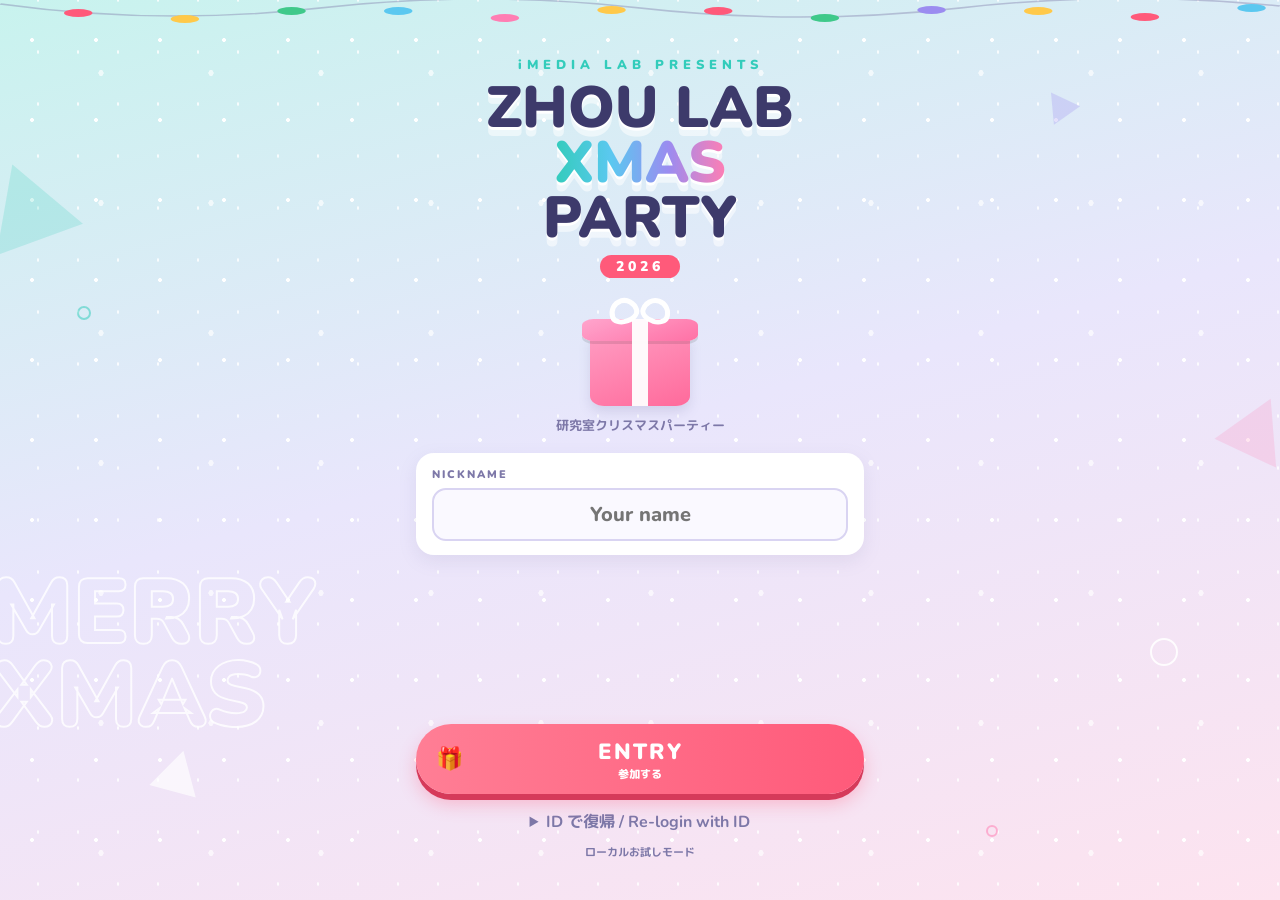
==== index.html @ f12e36b7 "Zhou Lab Xmas Party quiz system (participant + admin) Co-Authored-By: Claude Opus 5.5 <noreply@anthr" ====
<!DOCTYPE html>
<html lang="ja">
<head>
<meta charset="utf-8">
<meta name="viewport" content="width=device-width, initial-scale=1, viewport-fit=cover">
<meta name="theme-color" content="#c8f3ee">
<title>Zhou Lab Xmas Party 2026</title>
<link rel="preconnect" href="https://fonts.googleapis.com"><link rel="preconnect" href="https://fonts.gstatic.com" crossorigin><link href="https://fonts.googleapis.com/css2?family=M+PLUS+Rounded+1c:wght@500;700;800;900&family=Nunito:wght@600;700;800;900&display=swap" rel="stylesheet">
<link rel="stylesheet" href="style.css">
</head>
<body class="player">
<div id="app"></div>
<script type="module" src="js/app.js"></script>
</body>
</html>
---- style.css ----
/* ===== Zhou Lab Xmas Party — パステル×丸ゴシック ===== */
:root {
  --ink: #3d3a6b; --ink2: #7d78a8; --line: #e6e2f8;
  --mint: #33ccbb; --mint2: #5fe0d0; --pink: #ff7eb3; --lav: #9b8cf0; --sky: #5bc8f0;
  --red: #ff5a7a; --green: #3fc98a; --gold: #ffc94a;
  --font: "Nunito", "M PLUS Rounded 1c", "Hiragino Maru Gothic ProN", "Noto Sans JP", sans-serif;
}
* { box-sizing: border-box; }
html, body { margin: 0; }
body { font-family: var(--font); color: var(--ink); font-weight: 700; -webkit-tap-highlight-color: transparent; touch-action: manipulation; }
button, input, select, textarea { font: inherit; color: inherit; }
.en { font-family: "Nunito", var(--font); }

/* ---------- 参加者：背景 ---------- */
body.player { min-height: 100dvh; background: linear-gradient(165deg, #c8f3ee 0%, #e9e6fc 48%, #fde3ef 100%) fixed; overflow-x: hidden; }
.bg { position: fixed; inset: 0; pointer-events: none; z-index: 0; overflow: hidden; }
.bg .snow { position: absolute; inset: 0;
  background-image: radial-gradient(#fff 1.6px, transparent 2px), radial-gradient(#ffffffcc 1.1px, transparent 1.5px), radial-gradient(#ffffffaa 2.4px, transparent 2.8px);
  background-size: 64px 80px, 40px 52px, 110px 130px; background-position: 0 0, 18px 26px, 46px 8px; animation: snow 18s linear infinite; }
@keyframes snow { to { background-position: 0 800px, 18px 546px, 46px 1308px; } }
.bg .tri { position: absolute; width: 0; height: 0; border-style: solid; }
.bg .c { position: absolute; border-radius: 50%; border: 2px solid #ffffffdd; }
.bg .wm { position: absolute; left: -8px; bottom: 18%; font-family: "Nunito", sans-serif; font-size: 92px; font-weight: 900; line-height: .9;
  color: transparent; -webkit-text-stroke: 2px #ffffffcc; white-space: nowrap; }
.bg .lights { position: absolute; top: 0; left: 0; width: 100%; height: 34px; }
.lights circle { animation: blink 2.4s ease-in-out infinite; }
.lights circle:nth-child(2n) { animation-delay: 1.2s; }
@keyframes blink { 50% { opacity: .35; } }

body.player #app { position: relative; z-index: 1; max-width: 480px; margin: 0 auto; padding: 38px 16px 28px; min-height: 100dvh; display: flex; flex-direction: column; }

/* ---------- 共通パーツ ---------- */
.card { background: #fff; border-radius: 18px; box-shadow: 0 6px 18px #7d78a822; padding: 14px 16px; position: relative; }
.lbl { font-size: 11px; font-weight: 900; letter-spacing: 2px; color: var(--ink2); font-family: "Nunito", var(--font); }
.pill { display: inline-block; font-size: 12px; font-weight: 900; color: #fff; border-radius: 999px; padding: 2px 10px; }
.muted { color: var(--ink2); }
.center { text-align: center; }
.row { display: flex; gap: 8px; align-items: center; flex-wrap: wrap; }
.grow { flex: 1; }
.err { background: var(--red); color: #fff; border-radius: 999px; padding: 8px 14px; text-align: center; margin: 8px 0; box-shadow: 0 6px 14px #ff5a7a44; }

.btn { display: block; width: 100%; border: 0; text-align: center; border-radius: 999px; padding: 13px 0 11px; font-size: 22px; font-weight: 900; letter-spacing: 2px; color: #fff; cursor: pointer;
  background: linear-gradient(90deg, var(--mint2), var(--mint)); box-shadow: 0 6px 0 #22a596, 0 10px 18px #33ccbb55; position: relative; font-family: "Nunito", var(--font); margin-top: 14px; }
.btn small { display: block; font-size: 11px; letter-spacing: 0; font-weight: 800; margin-top: -1px; }
.btn:active { transform: translateY(4px); box-shadow: 0 2px 0 #22a596; }
.btn.xmas { background: linear-gradient(90deg, #ff7e95, var(--red)); box-shadow: 0 6px 0 #d63a5a, 0 10px 18px #ff5a7a55; }
.btn.sub { background: #fff; color: var(--mint); box-shadow: 0 5px 0 #d9f4f0, 0 8px 14px #7d78a822; font-size: 17px; }
.btn:disabled { background: #cfcbe6; box-shadow: 0 6px 0 #b4afd2; }
.btn .ico { position: absolute; left: 20px; top: 50%; transform: translateY(-50%); font-size: 22px; }
.input { width: 100%; border: 2px solid #d9d4f2; border-radius: 14px; padding: 11px 14px; font-size: 20px; font-weight: 800; background: #faf9ff; text-align: center; outline: none; }
.input:focus { border-color: var(--mint); }

/* 上部バー */
.topbar { display: flex; align-items: center; gap: 10px; background: #ffffffe6; border-radius: 999px; padding: 5px 16px 5px 5px; box-shadow: 0 4px 12px #7d78a822; margin-bottom: 12px; }
.idchip { background: linear-gradient(135deg, var(--mint2), var(--mint)); color: #fff; font-weight: 900; font-size: 24px; border-radius: 999px; padding: 1px 14px; min-width: 62px; text-align: center; font-family: "Nunito", sans-serif; }
.topbar .nm { font-size: 15px; font-weight: 800; overflow: hidden; text-overflow: ellipsis; white-space: nowrap; max-width: 40%; }
.pts { margin-left: auto; text-align: right; font-weight: 900; font-size: 21px; line-height: 1.1; font-family: "Nunito", sans-serif; }
.pts small { display: block; font-size: 9px; letter-spacing: 2px; color: var(--ink2); }

/* 見出し */
.head { text-align: center; margin: 4px 0 14px; }
.head .tag { display: inline-block; background: var(--lav); color: #fff; font-size: 12px; font-weight: 900; letter-spacing: 2px; border-radius: 999px; padding: 3px 14px; font-family: "Nunito", sans-serif; }
.head .t { font-size: 30px; font-weight: 900; line-height: 1.15; margin-top: 4px; font-family: "Nunito", var(--font); }
.head .jp { font-size: 12px; color: var(--ink2); font-weight: 800; }

/* 待機 */
.wait { margin-top: auto; text-align: center; padding-top: 20px; }
.wait .t { font-size: 14px; font-weight: 900; letter-spacing: 3px; font-family: "Nunito", sans-serif; }
.wait .jp { font-size: 11px; color: var(--ink2); }
.dots { display: flex; justify-content: center; gap: 8px; margin-bottom: 8px; }
.dots i { width: 10px; height: 10px; border-radius: 50%; background: var(--mint); animation: hop 1.2s ease-in-out infinite; }
.dots i:nth-child(2) { background: var(--pink); animation-delay: .15s; }
.dots i:nth-child(3) { background: var(--gold); animation-delay: .3s; }
@keyframes hop { 40% { transform: translateY(-6px); } }

/* ---------- プレゼントボックス（CSSで描画） ---------- */
.gift { --c1: #ff9cc2; --c2: #ff6a9b; --rb: #fff; position: relative; aspect-ratio: 1 / 1; }
.gift .body { position: absolute; left: 8%; right: 8%; top: 38%; bottom: 2%; border-radius: 8% 8% 14% 14%; background: linear-gradient(160deg, var(--c1), var(--c2)); box-shadow: 0 6px 12px #7d78a833; }
.gift .lid { position: absolute; left: 2%; right: 2%; top: 26%; height: 18%; border-radius: 10%/30%; background: linear-gradient(160deg, var(--c1), var(--c2)); filter: brightness(1.06); box-shadow: 0 3px 0 #0000001a; }
.gift .rv { position: absolute; left: 43%; width: 14%; top: 26%; bottom: 2%; background: var(--rb); opacity: .95; }
.gift .bow { position: absolute; top: 6%; left: 50%; width: 52%; height: 24%; transform: translateX(-50%); }
.gift .bow::before, .gift .bow::after { content: ""; position: absolute; top: 10%; width: 48%; height: 90%; border: 0.32em solid var(--rb); border-radius: 50% 50% 50% 50% / 60% 60% 40% 40%; box-sizing: border-box; }
.gift .bow::before { left: 0; transform: rotate(-18deg); }
.gift .bow::after { right: 0; transform: rotate(18deg); }
.gift .num { position: absolute; left: 50%; top: 66%; transform: translate(-50%, -50%); background: #fff; color: var(--ink); border-radius: 999px; min-width: 46%; text-align: center;
  font-family: "Nunito", sans-serif; font-weight: 900; font-size: 1.5em; line-height: 1.25; box-shadow: 0 2px 4px #0002; }
.g1 { --c1: #ff9cc2; --c2: #ff6a9b; } .g2 { --c1: #7fe3f5; --c2: #36b8e6; } .g3 { --c1: #b9aefb; --c2: #8a78ec; }
.g4 { --c1: #86ecc0; --c2: #36c98e; --rb: #ff5a7a; } .g5 { --c1: #ffe07a; --c2: #ffb53a; --rb: #ff5a7a; }
.g6 { --c1: #ff9aa9; --c2: #ff5a7a; --rb: #ffe07a; } .g7 { --c1: #9be9e0; --c2: #33ccbb; } .g8 { --c1: #ffc1dc; --c2: #ff8fc0; }
.g9 { --c1: #a7d8ff; --c2: #5b9cf0; --rb: #ffe07a; } .g10 { --c1: #ffd6a0; --c2: #ff9a4a; }
.gift.gone { opacity: .25; filter: grayscale(1); }
.gift.gone .lid, .gift.gone .bow { transform: translate(-6%, -30%) rotate(-14deg); transform-origin: left; }
.gift.gone .bow { transform: translate(-56%, -60%) rotate(-14deg); }
.gift.on { animation: wiggle .9s ease-in-out infinite; filter: drop-shadow(0 0 10px #33ccbbcc); }
.gift.on .num { background: var(--mint); color: #fff; }
.gift.bomb .num { background: #3d3a6b; color: #fff; }
@keyframes wiggle { 0%, 100% { transform: rotate(0); } 25% { transform: rotate(-5deg) scale(1.04); } 75% { transform: rotate(5deg) scale(1.04); } }
button.giftbtn { border: 0; background: none; padding: 0; cursor: pointer; font-size: 13px; }
button.giftbtn:disabled { cursor: default; }

/* ---------- エントリー ---------- */
.logo { text-align: center; margin-top: 18px; }
.logo .l1 { font-size: 13px; font-weight: 900; letter-spacing: 5px; color: var(--mint); font-family: "Nunito", sans-serif; }
.logo .l2 { font-family: "Nunito", sans-serif; font-size: 58px; font-weight: 900; line-height: .95; margin-top: 6px; color: var(--ink); filter: drop-shadow(0 3px 0 #fff) drop-shadow(0 6px 0 #ffffff88); }
.logo .l2 em { font-style: normal; background: linear-gradient(90deg, var(--mint), var(--sky), var(--lav), var(--pink)); -webkit-background-clip: text; background-clip: text; color: transparent; }
.logo .l3 { display: inline-block; margin-top: 10px; background: var(--red); color: #fff; font-weight: 900; font-size: 14px; letter-spacing: 4px; border-radius: 999px; padding: 2px 16px; font-family: "Nunito", sans-serif; }
.logo .jp { font-size: 13px; color: var(--ink2); margin-top: 8px; }
.logo .gift { width: 120px; margin: 10px auto 0; font-size: 16px; animation: float 3s ease-in-out infinite; }
@keyframes float { 50% { transform: translateY(-8px) rotate(-3deg); } }

/* ---------- マイID ---------- */
.idcard { text-align: center; padding: 22px 16px 18px; overflow: hidden; }
.idcard::before { content: ""; position: absolute; inset: 0 0 auto 0; height: 9px; background: repeating-linear-gradient(90deg, var(--red) 0 18px, #fff 18px 26px, var(--green) 26px 44px, #fff 44px 52px); }
.idcard .big { font-family: "Nunito", sans-serif; font-size: 150px; font-weight: 900; line-height: 1; letter-spacing: -4px;
  background: linear-gradient(160deg, var(--mint) 0%, var(--sky) 45%, var(--lav) 75%, var(--pink) 100%); -webkit-background-clip: text; background-clip: text; color: transparent; }
.idcard .who { font-size: 22px; font-weight: 900; }
.chips { display: flex; gap: 8px; justify-content: center; margin-top: 8px; flex-wrap: wrap; }

/* ---------- 回答 ---------- */
.timer { display: flex; align-items: center; gap: 10px; margin-bottom: 14px; }
.tbar { flex: 1; height: 12px; border-radius: 999px; background: #ffffffaa; overflow: hidden; box-shadow: inset 0 1px 2px #7d78a833; }
.tbar i { display: block; height: 100%; border-radius: 999px; background: linear-gradient(90deg, var(--mint), var(--sky), var(--pink)); transition: width .25s linear; }
.tnum { font-size: 24px; font-weight: 900; min-width: 2ch; text-align: right; font-family: "Nunito", sans-serif; }
.choices { display: grid; grid-template-columns: 1fr 1fr; gap: 12px; }
.ch { aspect-ratio: 1.1; border-radius: 24px; border: 5px solid #fff; display: flex; align-items: center; justify-content: center; font-family: "Nunito", sans-serif;
  font-size: 84px; font-weight: 900; color: #fff; text-shadow: 0 4px 0 #0000001a; box-shadow: 0 8px 16px #7d78a833; position: relative; cursor: pointer; transition: transform .12s; }
.cA { background: linear-gradient(150deg, #ff9cc2, #ff6a9b); } .cB { background: linear-gradient(150deg, #7fe3f5, #36b8e6); }
.cC { background: linear-gradient(150deg, #ffe07a, #ffb53a); } .cD { background: linear-gradient(150deg, #86ecc0, #36c98e); }
.cO { background: radial-gradient(circle at 35% 30%, #8eeaf8, #36b8e6); border-radius: 50%; aspect-ratio: 1; }
.cX { background: radial-gradient(circle at 35% 30%, #ffb0c8, #ff6a9b); border-radius: 50%; aspect-ratio: 1; }
.choices.dimmed .ch:not(.sel) { opacity: .4; filter: saturate(.6); }
.ch.sel { transform: scale(1.04); box-shadow: 0 0 0 4px var(--mint), 0 0 24px #33ccbbaa; }
.ch .tick { position: absolute; top: 8px; right: 8px; width: 32px; height: 32px; border-radius: 50%; background: #fff; color: var(--mint); font-size: 20px; display: flex; align-items: center; justify-content: center; text-shadow: none; }
.locked { text-align: center; margin-top: 6px; }
.locked .ch { width: 56%; margin: 0 auto; font-size: 116px; cursor: default; }
.stamp { display: inline-flex; align-items: center; gap: 8px; margin-top: 20px; background: #fff; border-radius: 999px; padding: 8px 22px; font-size: 20px; font-weight: 900; letter-spacing: 2px; color: var(--mint); box-shadow: 0 6px 16px #33ccbb44; font-family: "Nunito", sans-serif; }
.locked .jp { font-size: 12px; color: var(--ink2); margin-top: 12px; }
.bigicon { font-size: 80px; text-align: center; margin: 30px 0 6px; }

/* 賭け */
.bet { text-align: center; margin-top: 14px; }
.bet .v { font-family: "Nunito", sans-serif; font-size: 46px; font-weight: 900; line-height: 1.1; }
.bet .v small { font-size: 16px; color: var(--ink2); }
input[type=range].slider { -webkit-appearance: none; appearance: none; width: 100%; height: 14px; border-radius: 999px; margin: 14px 0 10px;
  background: linear-gradient(90deg, var(--mint), var(--sky), var(--pink)) 0 / var(--p, 0%) 100% no-repeat, #eeeafb; outline: none; }
input[type=range].slider::-webkit-slider-thumb { -webkit-appearance: none; width: 32px; height: 32px; border-radius: 50%; background: #fff; border: 5px solid var(--pink); box-shadow: 0 2px 6px #7d78a855; }
input[type=range].slider::-moz-range-thumb { width: 22px; height: 22px; border-radius: 50%; background: #fff; border: 5px solid var(--pink); }
.quick { display: flex; gap: 8px; }
.quick button { flex: 1; border: 0; font-size: 12px; font-weight: 900; color: var(--ink2); background: #f4f2fd; border-radius: 999px; padding: 6px 0; font-family: "Nunito", sans-serif; }

/* ---------- 判定 ---------- */
.result { position: relative; text-align: center; padding-top: 30px; flex: 1; display: flex; flex-direction: column; }
.result .burst { position: absolute; left: -40px; right: -40px; top: -20px; height: 340px; pointer-events: none;
  background: repeating-conic-gradient(from 0deg at 50% 50%, #ffffffaa 0 7deg, transparent 7deg 18deg);
  -webkit-mask: radial-gradient(circle at 50% 50%, #000 25%, transparent 68%); mask: radial-gradient(circle at 50% 50%, #000 25%, transparent 68%); animation: spin 30s linear infinite; }
@keyframes spin { to { transform: rotate(360deg); } }
.judge { position: relative; font-family: "Nunito", sans-serif; font-size: 62px; font-weight: 900; margin-top: 90px; animation: pop .5s cubic-bezier(.3, 1.6, .5, 1);
  background: linear-gradient(90deg, #33ccbb, #5bc8f0 30%, #9b8cf0 60%, #ff7eb3 85%, #ffc94a); -webkit-background-clip: text; background-clip: text; color: transparent;
  filter: drop-shadow(3px 3px 0 #fff) drop-shadow(-3px -3px 0 #fff) drop-shadow(3px -3px 0 #fff) drop-shadow(-3px 3px 0 #fff) drop-shadow(0 8px 12px #9b8cf066); }
.judge.ng { background: linear-gradient(90deg, #a9a4cf, #8a85b8); -webkit-background-clip: text; background-clip: text; }
.judge.none { background: linear-gradient(90deg, #ff9ab9, #ff5a7a); -webkit-background-clip: text; background-clip: text; }
@keyframes pop { from { transform: scale(.3); opacity: 0; } }
.result .plus { font-family: "Nunito", sans-serif; font-size: 58px; font-weight: 900; margin-top: 50px; }
.result .plus small { display: block; font-size: 12px; letter-spacing: 4px; color: var(--ink2); }
.spark { position: absolute; color: #fff; text-shadow: 0 0 8px #fff, 0 0 14px var(--gold); animation: blink 1.6s infinite; }

/* ---------- チーム・ペア ---------- */
.teamno { font-family: "Nunito", sans-serif; font-size: 70px; font-weight: 900; color: #fff; border-radius: 22px; width: 130px; margin: 6px auto; text-shadow: 0 3px 0 #0002; }
.mem { list-style: none; padding: 0; margin: 10px 0; font-size: 17px; }
.mem li { margin: 6px 0; }
.pid { display: inline-block; background: var(--mint); color: #fff; border-radius: 999px; padding: 0 8px; font-family: "Nunito", sans-serif; font-weight: 900; }

/* ---------- 道具 ---------- */
.counter { display: flex; justify-content: space-between; align-items: center; margin-bottom: 10px; }
.counter b { font-family: "Nunito", sans-serif; font-size: 30px; font-weight: 900; color: var(--mint); }
.tools { display: grid; grid-template-columns: repeat(3, 1fr); gap: 9px; }
.tl { position: relative; background: #fff; border-radius: 16px; box-shadow: 0 4px 10px #7d78a822; border: 3px solid #fff; overflow: visible; cursor: pointer; padding: 0; }
.tl img { width: 100%; aspect-ratio: 1; object-fit: contain; display: block; border-radius: 12px; }
.tl .n { position: absolute; top: 4px; left: 7px; font-size: 11px; font-weight: 900; color: var(--ink2); background: #ffffffcc; border-radius: 6px; padding: 0 4px; }
.tl.on { border-color: var(--mint); background: #ebfbf9; }
.tl.on::after { content: "✓"; position: absolute; top: -7px; right: -7px; width: 24px; height: 24px; border-radius: 50%; background: var(--mint); color: #fff; font-size: 14px; font-weight: 900; display: flex; align-items: center; justify-content: center; }
.sticky { position: sticky; bottom: 10px; z-index: 3; }

/* ---------- 間違い探し ---------- */
.spotbar { display: flex; gap: 6px; align-items: center; margin-bottom: 8px; }
.zoom { border: 0; background: #fff; border-radius: 999px; padding: 6px 12px; font-weight: 900; color: var(--ink2); box-shadow: 0 3px 8px #7d78a822; }
.zoom.on { background: var(--mint); color: #fff; }
.spotwrap { overflow: auto; max-height: 64vh; border-radius: 16px; border: 4px solid #fff; box-shadow: 0 6px 18px #7d78a833; background: #fff; }
.spotinner { position: relative; }
.spotinner img { width: 100%; display: block; user-select: none; -webkit-user-drag: none; }
.marks { position: absolute; inset: 0; pointer-events: none; }
.mark { position: absolute; width: 34px; height: 34px; margin: -17px 0 0 -17px; border: 4px solid var(--red); border-radius: 50%; box-shadow: 0 0 0 2px #fff; }
.ans { position: absolute; transform: translate(-50%, -50%); border: 3px dashed var(--green); border-radius: 50%; }

/* ---------- プレゼント選び ---------- */
.turn { display: flex; justify-content: space-between; align-items: center; color: #fff; border-radius: 999px; padding: 9px 18px; margin-bottom: 8px; background: #b9b4d8; }
.turn.me { background: linear-gradient(90deg, #ff8aa0, var(--red)); box-shadow: 0 6px 14px #ff5a7a44; }
.turn b { font-size: 19px; font-weight: 900; font-family: "Nunito", var(--font); line-height: 1.15; }
.turn b small { display: block; font-size: 11px; font-weight: 800; opacity: .95; }
.turn span { font-size: 20px; font-weight: 900; font-family: "Nunito", sans-serif; }
.last { text-align: center; font-size: 13px; color: var(--ink2); margin-bottom: 6px; }
.last b { color: var(--red); font-size: 16px; }
.gifts { display: grid; grid-template-columns: repeat(5, 1fr); gap: 4px 6px; margin-bottom: 8px; }
.tbl { width: 100%; border-collapse: collapse; font-size: 13px; font-weight: 800; }
.tbl th { font-size: 10px; color: var(--ink2); padding: 3px; }
.tbl td { text-align: center; padding: 6px 2px; border-top: 1px solid #eeeafb; }
.tbl td:first-child { text-align: left; white-space: nowrap; }
.tbl small { color: var(--ink2); font-size: 9px; margin-left: 1px; }
.tbl .tot { font-size: 17px; color: var(--mint); font-family: "Nunito", sans-serif; }
.tbl tr.me td { background: #f2fdfb; }
.over { text-align: center; font-family: "Nunito", sans-serif; font-weight: 900; font-size: 26px; margin: 6px 0; }

/* ---------- 管理者 ---------- */
body.admin { background: linear-gradient(165deg, #e3f8f5 0%, #f1effc 50%, #fdeef4 100%) fixed; min-height: 100vh; font-weight: 600; }
body.admin #app { padding: 0 16px 40px; max-width: 1400px; margin: 0 auto; }
.abar { position: sticky; top: 0; z-index: 5; background: #ffffffee; backdrop-filter: blur(6px); margin: 0 -16px 12px; padding: 10px 16px; box-shadow: 0 4px 14px #7d78a822; }
.abar .ttl { font-family: "Nunito", var(--font); font-weight: 900; font-size: 18px; margin-right: 12px; }
.ab { border: 0; background: #f2f0fb; color: var(--ink); border-radius: 999px; padding: 7px 14px; font-weight: 800; cursor: pointer; margin: 2px; }
.ab:hover { background: #e8e5f8; }
.ab.on { background: var(--mint); color: #fff; }
.ab.main { background: linear-gradient(90deg, var(--mint2), var(--mint)); color: #fff; box-shadow: 0 3px 0 #22a596; }
.ab.warn { background: #ffe3e9; color: var(--red); }
.ab.tab.on { background: var(--lav); }
.ab:disabled { opacity: .4; cursor: default; }
.admin .card { margin: 12px 0; }
.admin h3 { margin: 0 0 10px; font-size: 18px; font-weight: 900; }
.admin input, .admin select, .admin textarea { border: 2px solid #e2def5; border-radius: 10px; padding: 6px 10px; background: #fff; }
.admin .tbl { font-size: 14px; }
.admin .tbl th { font-size: 12px; background: #f7f6fd; }
.admin .tbl td { border-top: 1px solid #efedf9; }
.admin .tbl tr.sel td { background: #effbf9; }
.admin .tbl tr.low td { background: #fff0f4; }
.admin .tools { grid-template-columns: repeat(auto-fill, minmax(110px, 1fr)); }
.admin .tl { cursor: default; padding-bottom: 6px; }
.admin .tl input { width: calc(100% - 10px); margin: 4px 5px 0; }
.tname { font-size: 10px; color: var(--ink2); padding: 2px 6px; word-break: break-all; }
.dist .drow { display: flex; align-items: center; gap: 8px; margin: 5px 0; }
.dist .dl { width: 40px; text-align: center; border-radius: 8px; color: #fff; font-weight: 900; }
.dist .dbar { height: 18px; border-radius: 999px; background: linear-gradient(90deg, var(--mint), var(--pink)); }
.ggrid { display: grid; grid-template-columns: repeat(auto-fill, minmax(420px, 1fr)); gap: 10px; }
.bigstat { font-family: "Nunito", sans-serif; font-size: 34px; font-weight: 900; }
.hint { font-size: 12px; color: var(--ink2); font-weight: 600; }
code { background: #f2f0fb; padding: 2px 6px; border-radius: 6px; }
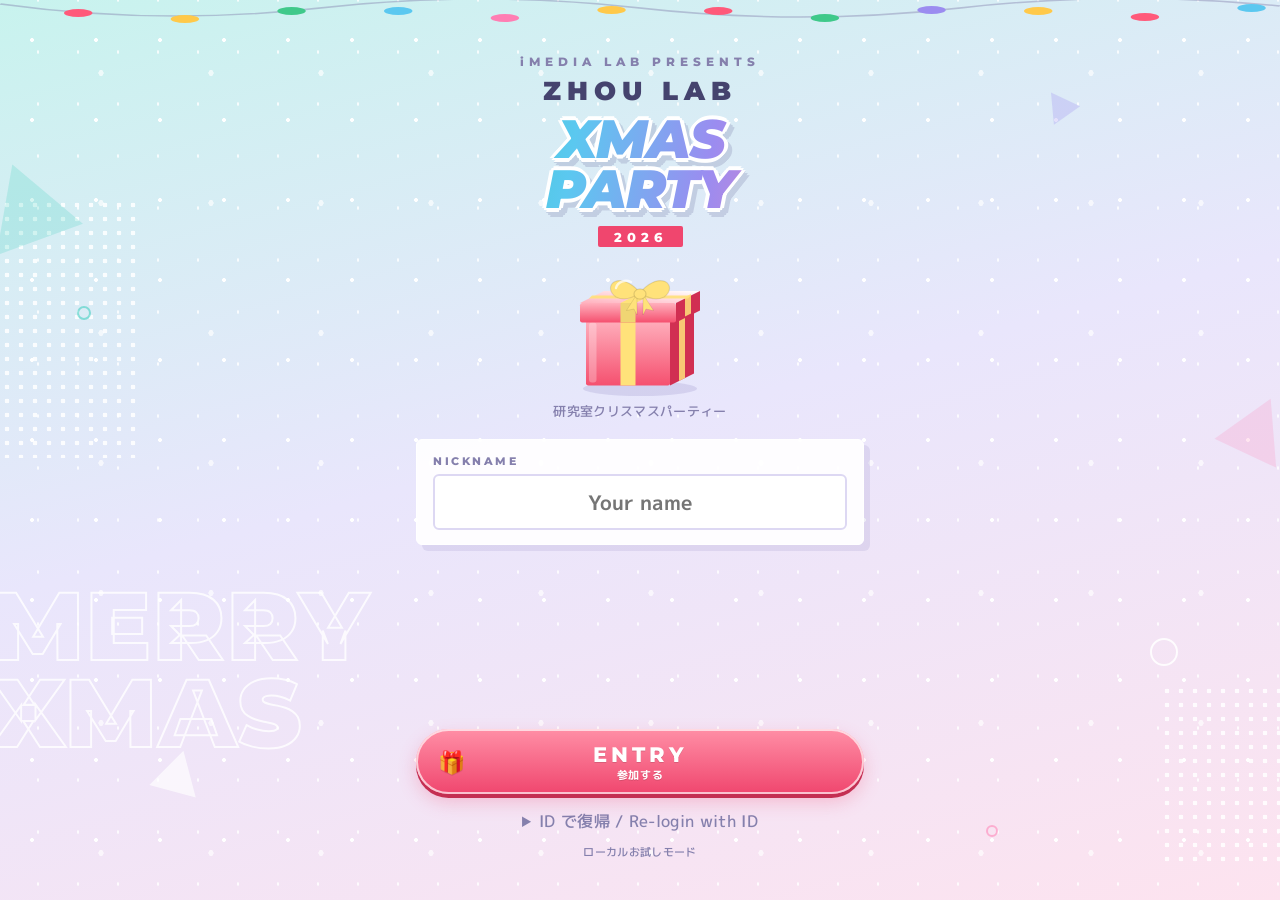
==== commit e0a68a1a: "Proseka-style UI: Montserrat + M PLUS 1p, band headers, illustrated gift boxes Co-Authored-By: Claud" ====
--- a/index.html
+++ b/index.html
@@ -5,7 +5,7 @@
 <meta name="viewport" content="width=device-width, initial-scale=1, viewport-fit=cover">
 <meta name="theme-color" content="#c8f3ee">
 <title>Zhou Lab Xmas Party 2026</title>
-<link rel="preconnect" href="https://fonts.googleapis.com"><link rel="preconnect" href="https://fonts.gstatic.com" crossorigin><link href="https://fonts.googleapis.com/css2?family=M+PLUS+Rounded+1c:wght@500;700;800;900&family=Nunito:wght@600;700;800;900&display=swap" rel="stylesheet">
+<link rel="preconnect" href="https://fonts.googleapis.com"><link rel="preconnect" href="https://fonts.gstatic.com" crossorigin><link href="https://fonts.googleapis.com/css2?family=M+PLUS+1p:wght@500;700;800;900&family=Montserrat:ital,wght@0,600;0,700;0,800;0,900;1,800;1,900&display=swap" rel="stylesheet">
 <link rel="stylesheet" href="style.css">
 </head>
 <body class="player">
--- a/style.css
+++ b/style.css
@@ -1,27 +1,33 @@
-/* ===== Zhou Lab Xmas Party — パステル×丸ゴシック ===== */
+/* ===== Zhou Lab Xmas Party — プロセカ風（パステル×帯見出し×角ばったラベル） ===== */
 :root {
-  --ink: #3d3a6b; --ink2: #7d78a8; --line: #e6e2f8;
-  --mint: #33ccbb; --mint2: #5fe0d0; --pink: #ff7eb3; --lav: #9b8cf0; --sky: #5bc8f0;
+  --ink: #45436e; --ink2: #8580ad; --line: #e6e2f8;
+  --mint: #33ccbb; --mint2: #6ff0dc; --pink: #ff7eb3; --lav: #9b8cf0; --sky: #5bc8f0;
   --red: #ff5a7a; --green: #3fc98a; --gold: #ffc94a;
-  --font: "Nunito", "M PLUS Rounded 1c", "Hiragino Maru Gothic ProN", "Noto Sans JP", sans-serif;
+  /* 難易度ラベル風の色 */
+  --easy: #5fcf2a; --normal: #22b5e5; --hard: #ffa31a; --expert: #f0466e; --master: #b440e6;
+  --band: #5b5893;
+  --jp: "M PLUS 1p", "Hiragino Kaku Gothic ProN", "Noto Sans JP", sans-serif;
+  --en: "Montserrat", "M PLUS 1p", sans-serif;
 }
 * { box-sizing: border-box; }
 html, body { margin: 0; }
-body { font-family: var(--font); color: var(--ink); font-weight: 700; -webkit-tap-highlight-color: transparent; touch-action: manipulation; }
+body { font-family: var(--jp); color: var(--ink); font-weight: 500; -webkit-tap-highlight-color: transparent; touch-action: manipulation; letter-spacing: .02em; }
 button, input, select, textarea { font: inherit; color: inherit; }
-.en { font-family: "Nunito", var(--font); }
-
-/* ---------- 参加者：背景 ---------- */
+.en { font-family: var(--en); }
+mark { background: linear-gradient(transparent 8%, #7de8d8 8%, #7de8d8 92%, transparent 92%); color: var(--ink); padding: 0 4px; font-weight: 800; }
+
+/* ---------- 背景 ---------- */
 body.player { min-height: 100dvh; background: linear-gradient(165deg, #c8f3ee 0%, #e9e6fc 48%, #fde3ef 100%) fixed; overflow-x: hidden; }
 .bg { position: fixed; inset: 0; pointer-events: none; z-index: 0; overflow: hidden; }
 .bg .snow { position: absolute; inset: 0;
   background-image: radial-gradient(#fff 1.6px, transparent 2px), radial-gradient(#ffffffcc 1.1px, transparent 1.5px), radial-gradient(#ffffffaa 2.4px, transparent 2.8px);
   background-size: 64px 80px, 40px 52px, 110px 130px; background-position: 0 0, 18px 26px, 46px 8px; animation: snow 18s linear infinite; }
 @keyframes snow { to { background-position: 0 800px, 18px 546px, 46px 1308px; } }
+.bg .dotgrid { position: absolute; width: 150px; height: 260px; background-image: radial-gradient(#ffffffd9 2.2px, transparent 2.6px); background-size: 14px 14px; }
 .bg .tri { position: absolute; width: 0; height: 0; border-style: solid; }
 .bg .c { position: absolute; border-radius: 50%; border: 2px solid #ffffffdd; }
-.bg .wm { position: absolute; left: -8px; bottom: 18%; font-family: "Nunito", sans-serif; font-size: 92px; font-weight: 900; line-height: .9;
-  color: transparent; -webkit-text-stroke: 2px #ffffffcc; white-space: nowrap; }
+.bg .wm { position: absolute; left: -8px; bottom: 16%; font-family: var(--en); font-size: 96px; font-weight: 900; line-height: .9;
+  color: transparent; -webkit-text-stroke: 2px #ffffffcc; white-space: nowrap; letter-spacing: 2px; }
 .bg .lights { position: absolute; top: 0; left: 0; width: 100%; height: 34px; }
 .lights circle { animation: blink 2.4s ease-in-out infinite; }
 .lights circle:nth-child(2n) { animation-delay: 1.2s; }
@@ -30,203 +36,196 @@
 body.player #app { position: relative; z-index: 1; max-width: 480px; margin: 0 auto; padding: 38px 16px 28px; min-height: 100dvh; display: flex; flex-direction: column; }
 
 /* ---------- 共通パーツ ---------- */
-.card { background: #fff; border-radius: 18px; box-shadow: 0 6px 18px #7d78a822; padding: 14px 16px; position: relative; }
-.lbl { font-size: 11px; font-weight: 900; letter-spacing: 2px; color: var(--ink2); font-family: "Nunito", var(--font); }
-.pill { display: inline-block; font-size: 12px; font-weight: 900; color: #fff; border-radius: 999px; padding: 2px 10px; }
+.card { background: #ffffffeb; border-radius: 6px; box-shadow: 6px 6px 0 #5a50a01c; padding: 14px 16px; position: relative; border: 1px solid #fff; }
+.lbl { font-family: var(--en); font-size: 11px; font-weight: 800; letter-spacing: 2.5px; color: var(--ink2); }
+.pill { display: inline-block; font-family: var(--en); font-size: 12px; font-weight: 800; color: #fff; padding: 2px 10px; border-radius: 3px; letter-spacing: 1px; }
 .muted { color: var(--ink2); }
 .center { text-align: center; }
 .row { display: flex; gap: 8px; align-items: center; flex-wrap: wrap; }
 .grow { flex: 1; }
-.err { background: var(--red); color: #fff; border-radius: 999px; padding: 8px 14px; text-align: center; margin: 8px 0; box-shadow: 0 6px 14px #ff5a7a44; }
-
-.btn { display: block; width: 100%; border: 0; text-align: center; border-radius: 999px; padding: 13px 0 11px; font-size: 22px; font-weight: 900; letter-spacing: 2px; color: #fff; cursor: pointer;
-  background: linear-gradient(90deg, var(--mint2), var(--mint)); box-shadow: 0 6px 0 #22a596, 0 10px 18px #33ccbb55; position: relative; font-family: "Nunito", var(--font); margin-top: 14px; }
-.btn small { display: block; font-size: 11px; letter-spacing: 0; font-weight: 800; margin-top: -1px; }
-.btn:active { transform: translateY(4px); box-shadow: 0 2px 0 #22a596; }
-.btn.xmas { background: linear-gradient(90deg, #ff7e95, var(--red)); box-shadow: 0 6px 0 #d63a5a, 0 10px 18px #ff5a7a55; }
-.btn.sub { background: #fff; color: var(--mint); box-shadow: 0 5px 0 #d9f4f0, 0 8px 14px #7d78a822; font-size: 17px; }
-.btn:disabled { background: #cfcbe6; box-shadow: 0 6px 0 #b4afd2; }
-.btn .ico { position: absolute; left: 20px; top: 50%; transform: translateY(-50%); font-size: 22px; }
-.input { width: 100%; border: 2px solid #d9d4f2; border-radius: 14px; padding: 11px 14px; font-size: 20px; font-weight: 800; background: #faf9ff; text-align: center; outline: none; }
-.input:focus { border-color: var(--mint); }
+.err { background: var(--expert); color: #fff; border-radius: 4px; padding: 8px 14px; text-align: center; margin: 8px 0; font-weight: 700; box-shadow: 4px 4px 0 #f0466e33; }
+
+.btn { display: block; width: 100%; border: 0; text-align: center; border-radius: 999px; padding: 13px 0 10px; font-family: var(--en); font-size: 21px; font-weight: 800; letter-spacing: 4px; color: #fff; cursor: pointer;
+  background: linear-gradient(180deg, #74f0dd 0%, #33ccbb 100%); box-shadow: inset 0 0 0 2px #ffffffaa, 0 4px 0 #21a596, 0 8px 18px #33ccbb44; position: relative; margin-top: 14px; text-shadow: 0 1px 0 #0000001f; }
+.btn small { display: block; font-family: var(--jp); font-size: 11px; letter-spacing: .05em; font-weight: 700; margin-top: 0; }
+.btn:active { transform: translateY(3px); box-shadow: inset 0 0 0 2px #ffffffaa, 0 1px 0 #21a596; }
+.btn.xmas { background: linear-gradient(180deg, #ff8fa6 0%, #f0466e 100%); box-shadow: inset 0 0 0 2px #ffffffaa, 0 4px 0 #c42f52, 0 8px 18px #f0466e44; }
+.btn.sub { background: #fff; color: var(--ink); box-shadow: 0 4px 0 #e2def5, 0 6px 14px #5a50a01a; font-size: 16px; letter-spacing: 2px; text-shadow: none; }
+.btn.sub::after { content: "›"; position: absolute; right: 22px; top: 50%; transform: translateY(-55%); font-size: 26px; color: var(--mint); }
+.btn:disabled { background: linear-gradient(180deg, #dcd8ee, #c4bfdf); box-shadow: inset 0 0 0 2px #ffffff88, 0 4px 0 #aaa4cc; }
+.btn .ico { position: absolute; left: 22px; top: 50%; transform: translateY(-50%); font-size: 22px; }
+.input { width: 100%; border: 2px solid #ddd8f3; border-radius: 6px; padding: 11px 14px; font-size: 20px; font-weight: 700; background: #fff; text-align: center; outline: none; font-family: var(--jp); }
+.input:focus { border-color: var(--mint); box-shadow: 0 0 0 3px #33ccbb33; }
 
 /* 上部バー */
-.topbar { display: flex; align-items: center; gap: 10px; background: #ffffffe6; border-radius: 999px; padding: 5px 16px 5px 5px; box-shadow: 0 4px 12px #7d78a822; margin-bottom: 12px; }
-.idchip { background: linear-gradient(135deg, var(--mint2), var(--mint)); color: #fff; font-weight: 900; font-size: 24px; border-radius: 999px; padding: 1px 14px; min-width: 62px; text-align: center; font-family: "Nunito", sans-serif; }
-.topbar .nm { font-size: 15px; font-weight: 800; overflow: hidden; text-overflow: ellipsis; white-space: nowrap; max-width: 40%; }
-.pts { margin-left: auto; text-align: right; font-weight: 900; font-size: 21px; line-height: 1.1; font-family: "Nunito", sans-serif; }
-.pts small { display: block; font-size: 9px; letter-spacing: 2px; color: var(--ink2); }
-
-/* 見出し */
-.head { text-align: center; margin: 4px 0 14px; }
-.head .tag { display: inline-block; background: var(--lav); color: #fff; font-size: 12px; font-weight: 900; letter-spacing: 2px; border-radius: 999px; padding: 3px 14px; font-family: "Nunito", sans-serif; }
-.head .t { font-size: 30px; font-weight: 900; line-height: 1.15; margin-top: 4px; font-family: "Nunito", var(--font); }
-.head .jp { font-size: 12px; color: var(--ink2); font-weight: 800; }
+.topbar { display: flex; align-items: center; gap: 10px; background: #ffffffeb; border-radius: 6px; padding: 6px 14px 6px 6px; box-shadow: 5px 5px 0 #5a50a01c; margin-bottom: 14px; border: 1px solid #fff; }
+.idchip { background: linear-gradient(180deg, #5fe6d4, #2fc0ae); color: #fff; font-family: var(--en); font-weight: 900; font-size: 22px; border-radius: 4px; padding: 2px 12px 1px; min-width: 60px; text-align: center; letter-spacing: 1px; position: relative; }
+.idchip::before { content: "ID"; display: block; font-size: 8px; letter-spacing: 2px; margin-bottom: -4px; opacity: .9; }
+.topbar .nm { font-size: 15px; font-weight: 700; overflow: hidden; text-overflow: ellipsis; white-space: nowrap; max-width: 44%; }
+.pts { margin-left: auto; text-align: right; font-family: var(--en); font-weight: 900; font-size: 22px; line-height: 1.05; }
+.pts small { display: block; font-size: 9px; letter-spacing: 2.5px; color: var(--ink2); font-weight: 800; }
+
+/* 見出し（半透明の紺の帯＋輪郭だけの英字） */
+.head { position: relative; text-align: center; margin: 2px -16px 16px; padding: 12px 16px 12px; background: linear-gradient(90deg, #5b5893e0, #6a62a8d9); color: #fff; overflow: hidden; }
+.head .t { position: relative; font-family: var(--en); font-size: 25px; font-weight: 900; line-height: 1.15; margin-top: 6px; letter-spacing: 1px; }
+.head .t::before { content: attr(data-t); position: absolute; left: 50%; top: 50%; transform: translate(-50%, -54%); font-size: 64px; white-space: nowrap; color: transparent; -webkit-text-stroke: 1.2px #ffffff40; z-index: -1; letter-spacing: 3px; }
+.head .tag { display: inline-block; background: var(--normal); color: #fff; font-family: var(--en); font-size: 12px; font-weight: 800; letter-spacing: 2px; padding: 3px 14px 2px; border-radius: 2px; }
+.head .tag.append { background: linear-gradient(90deg, #a77cf2, #ff6fb0); }
+.head .jp { font-size: 12px; font-weight: 500; opacity: .95; margin-top: 2px; }
 
 /* 待機 */
 .wait { margin-top: auto; text-align: center; padding-top: 20px; }
-.wait .t { font-size: 14px; font-weight: 900; letter-spacing: 3px; font-family: "Nunito", sans-serif; }
+.wait .t { font-family: var(--en); font-size: 13px; font-weight: 800; letter-spacing: 3px; }
 .wait .jp { font-size: 11px; color: var(--ink2); }
 .dots { display: flex; justify-content: center; gap: 8px; margin-bottom: 8px; }
-.dots i { width: 10px; height: 10px; border-radius: 50%; background: var(--mint); animation: hop 1.2s ease-in-out infinite; }
+.dots i { width: 9px; height: 9px; transform: rotate(45deg); background: var(--mint); animation: hop 1.2s ease-in-out infinite; }
 .dots i:nth-child(2) { background: var(--pink); animation-delay: .15s; }
 .dots i:nth-child(3) { background: var(--gold); animation-delay: .3s; }
-@keyframes hop { 40% { transform: translateY(-6px); } }
-
-/* ---------- プレゼントボックス（CSSで描画） ---------- */
-.gift { --c1: #ff9cc2; --c2: #ff6a9b; --rb: #fff; position: relative; aspect-ratio: 1 / 1; }
-.gift .body { position: absolute; left: 8%; right: 8%; top: 38%; bottom: 2%; border-radius: 8% 8% 14% 14%; background: linear-gradient(160deg, var(--c1), var(--c2)); box-shadow: 0 6px 12px #7d78a833; }
-.gift .lid { position: absolute; left: 2%; right: 2%; top: 26%; height: 18%; border-radius: 10%/30%; background: linear-gradient(160deg, var(--c1), var(--c2)); filter: brightness(1.06); box-shadow: 0 3px 0 #0000001a; }
-.gift .rv { position: absolute; left: 43%; width: 14%; top: 26%; bottom: 2%; background: var(--rb); opacity: .95; }
-.gift .bow { position: absolute; top: 6%; left: 50%; width: 52%; height: 24%; transform: translateX(-50%); }
-.gift .bow::before, .gift .bow::after { content: ""; position: absolute; top: 10%; width: 48%; height: 90%; border: 0.32em solid var(--rb); border-radius: 50% 50% 50% 50% / 60% 60% 40% 40%; box-sizing: border-box; }
-.gift .bow::before { left: 0; transform: rotate(-18deg); }
-.gift .bow::after { right: 0; transform: rotate(18deg); }
-.gift .num { position: absolute; left: 50%; top: 66%; transform: translate(-50%, -50%); background: #fff; color: var(--ink); border-radius: 999px; min-width: 46%; text-align: center;
-  font-family: "Nunito", sans-serif; font-weight: 900; font-size: 1.5em; line-height: 1.25; box-shadow: 0 2px 4px #0002; }
-.g1 { --c1: #ff9cc2; --c2: #ff6a9b; } .g2 { --c1: #7fe3f5; --c2: #36b8e6; } .g3 { --c1: #b9aefb; --c2: #8a78ec; }
-.g4 { --c1: #86ecc0; --c2: #36c98e; --rb: #ff5a7a; } .g5 { --c1: #ffe07a; --c2: #ffb53a; --rb: #ff5a7a; }
-.g6 { --c1: #ff9aa9; --c2: #ff5a7a; --rb: #ffe07a; } .g7 { --c1: #9be9e0; --c2: #33ccbb; } .g8 { --c1: #ffc1dc; --c2: #ff8fc0; }
-.g9 { --c1: #a7d8ff; --c2: #5b9cf0; --rb: #ffe07a; } .g10 { --c1: #ffd6a0; --c2: #ff9a4a; }
-.gift.gone { opacity: .25; filter: grayscale(1); }
-.gift.gone .lid, .gift.gone .bow { transform: translate(-6%, -30%) rotate(-14deg); transform-origin: left; }
-.gift.gone .bow { transform: translate(-56%, -60%) rotate(-14deg); }
-.gift.on { animation: wiggle .9s ease-in-out infinite; filter: drop-shadow(0 0 10px #33ccbbcc); }
-.gift.on .num { background: var(--mint); color: #fff; }
-.gift.bomb .num { background: #3d3a6b; color: #fff; }
-@keyframes wiggle { 0%, 100% { transform: rotate(0); } 25% { transform: rotate(-5deg) scale(1.04); } 75% { transform: rotate(5deg) scale(1.04); } }
-button.giftbtn { border: 0; background: none; padding: 0; cursor: pointer; font-size: 13px; }
+@keyframes hop { 40% { transform: translateY(-6px) rotate(45deg); } }
+
+/* ---------- プレゼントボックス ---------- */
+.gift { position: relative; width: 100%; aspect-ratio: 1; transition: transform .2s, filter .2s; }
+.gift svg { width: 100%; height: 100%; display: block; overflow: visible; }
+.gift text { font-family: var(--en); font-weight: 900; font-size: 16px; fill: var(--ink); }
+.gift.on { transform: translateY(-7px) scale(1.06); filter: drop-shadow(0 0 8px #33ccbbcc) drop-shadow(0 0 2px #fff); animation: wiggle 1s ease-in-out infinite; }
+.gift.on text { fill: var(--mint); }
+.gift.gone { opacity: .5; filter: saturate(.25) brightness(1.1); }
+.gift.bomb text { font-size: 12px; }
+.gift.bomb { filter: drop-shadow(0 0 6px #f0466e99); }
+@keyframes wiggle { 0%, 100% { rotate: 0deg; } 25% { rotate: -4deg; } 75% { rotate: 4deg; } }
+button.giftbtn { border: 0; background: none; padding: 0; cursor: pointer; }
 button.giftbtn:disabled { cursor: default; }
 
 /* ---------- エントリー ---------- */
-.logo { text-align: center; margin-top: 18px; }
-.logo .l1 { font-size: 13px; font-weight: 900; letter-spacing: 5px; color: var(--mint); font-family: "Nunito", sans-serif; }
-.logo .l2 { font-family: "Nunito", sans-serif; font-size: 58px; font-weight: 900; line-height: .95; margin-top: 6px; color: var(--ink); filter: drop-shadow(0 3px 0 #fff) drop-shadow(0 6px 0 #ffffff88); }
-.logo .l2 em { font-style: normal; background: linear-gradient(90deg, var(--mint), var(--sky), var(--lav), var(--pink)); -webkit-background-clip: text; background-clip: text; color: transparent; }
-.logo .l3 { display: inline-block; margin-top: 10px; background: var(--red); color: #fff; font-weight: 900; font-size: 14px; letter-spacing: 4px; border-radius: 999px; padding: 2px 16px; font-family: "Nunito", sans-serif; }
-.logo .jp { font-size: 13px; color: var(--ink2); margin-top: 8px; }
-.logo .gift { width: 120px; margin: 10px auto 0; font-size: 16px; animation: float 3s ease-in-out infinite; }
+.logo { text-align: center; margin-top: 16px; position: relative; }
+.logo .l1 { font-family: var(--en); font-size: 12px; font-weight: 800; letter-spacing: 5px; color: var(--ink2); }
+.logo .l2 { font-family: var(--en); font-style: italic; font-size: 54px; font-weight: 900; line-height: .92; margin-top: 8px; letter-spacing: -1px;
+  background: linear-gradient(100deg, #33ccbb 0%, #5bc8f0 35%, #9b8cf0 65%, #ff7eb3 100%); -webkit-background-clip: text; background-clip: text; color: transparent;
+  filter: drop-shadow(2px 2px 0 #fff) drop-shadow(-2px -2px 0 #fff) drop-shadow(2px -2px 0 #fff) drop-shadow(-2px 2px 0 #fff) drop-shadow(4px 5px 0 #5b589333); padding: 0 8px; }
+.logo .l0 { font-family: var(--en); font-size: 26px; font-weight: 900; color: var(--ink); letter-spacing: 6px; margin-top: 6px; }
+.logo .l3 { display: inline-block; margin-top: 12px; background: var(--expert); color: #fff; font-family: var(--en); font-weight: 800; font-size: 13px; letter-spacing: 5px; padding: 3px 16px 2px; border-radius: 2px; }
+.logo .jp { font-size: 13px; color: var(--ink2); margin-top: 6px; }
+.logo .gift { width: 150px; margin: 4px auto -6px; animation: float 3s ease-in-out infinite; }
 @keyframes float { 50% { transform: translateY(-8px) rotate(-3deg); } }
 
 /* ---------- マイID ---------- */
 .idcard { text-align: center; padding: 22px 16px 18px; overflow: hidden; }
-.idcard::before { content: ""; position: absolute; inset: 0 0 auto 0; height: 9px; background: repeating-linear-gradient(90deg, var(--red) 0 18px, #fff 18px 26px, var(--green) 26px 44px, #fff 44px 52px); }
-.idcard .big { font-family: "Nunito", sans-serif; font-size: 150px; font-weight: 900; line-height: 1; letter-spacing: -4px;
-  background: linear-gradient(160deg, var(--mint) 0%, var(--sky) 45%, var(--lav) 75%, var(--pink) 100%); -webkit-background-clip: text; background-clip: text; color: transparent; }
-.idcard .who { font-size: 22px; font-weight: 900; }
+.idcard::before { content: ""; position: absolute; inset: 0 0 auto 0; height: 8px; background: repeating-linear-gradient(-45deg, var(--expert) 0 10px, #fff 10px 20px, var(--green) 20px 30px, #fff 30px 40px); }
+.idcard .big { font-family: var(--en); font-size: 140px; font-weight: 900; line-height: 1; letter-spacing: -2px; font-style: italic;
+  background: linear-gradient(160deg, var(--mint) 0%, var(--sky) 45%, var(--lav) 75%, var(--pink) 100%); -webkit-background-clip: text; background-clip: text; color: transparent; padding-right: 10px; }
+.idcard .who { font-size: 22px; font-weight: 800; }
 .chips { display: flex; gap: 8px; justify-content: center; margin-top: 8px; flex-wrap: wrap; }
 
 /* ---------- 回答 ---------- */
 .timer { display: flex; align-items: center; gap: 10px; margin-bottom: 14px; }
-.tbar { flex: 1; height: 12px; border-radius: 999px; background: #ffffffaa; overflow: hidden; box-shadow: inset 0 1px 2px #7d78a833; }
-.tbar i { display: block; height: 100%; border-radius: 999px; background: linear-gradient(90deg, var(--mint), var(--sky), var(--pink)); transition: width .25s linear; }
-.tnum { font-size: 24px; font-weight: 900; min-width: 2ch; text-align: right; font-family: "Nunito", sans-serif; }
+.tbar { flex: 1; height: 10px; background: #ffffffaa; overflow: hidden; border-radius: 2px; box-shadow: inset 0 0 0 1px #fff; }
+.tbar i { display: block; height: 100%; background: linear-gradient(90deg, var(--mint), var(--sky), var(--pink)); transition: width .25s linear; }
+.tnum { font-family: var(--en); font-size: 24px; font-weight: 900; min-width: 2ch; text-align: right; }
 .choices { display: grid; grid-template-columns: 1fr 1fr; gap: 12px; }
-.ch { aspect-ratio: 1.1; border-radius: 24px; border: 5px solid #fff; display: flex; align-items: center; justify-content: center; font-family: "Nunito", sans-serif;
-  font-size: 84px; font-weight: 900; color: #fff; text-shadow: 0 4px 0 #0000001a; box-shadow: 0 8px 16px #7d78a833; position: relative; cursor: pointer; transition: transform .12s; }
-.cA { background: linear-gradient(150deg, #ff9cc2, #ff6a9b); } .cB { background: linear-gradient(150deg, #7fe3f5, #36b8e6); }
-.cC { background: linear-gradient(150deg, #ffe07a, #ffb53a); } .cD { background: linear-gradient(150deg, #86ecc0, #36c98e); }
-.cO { background: radial-gradient(circle at 35% 30%, #8eeaf8, #36b8e6); border-radius: 50%; aspect-ratio: 1; }
-.cX { background: radial-gradient(circle at 35% 30%, #ffb0c8, #ff6a9b); border-radius: 50%; aspect-ratio: 1; }
-.choices.dimmed .ch:not(.sel) { opacity: .4; filter: saturate(.6); }
-.ch.sel { transform: scale(1.04); box-shadow: 0 0 0 4px var(--mint), 0 0 24px #33ccbbaa; }
-.ch .tick { position: absolute; top: 8px; right: 8px; width: 32px; height: 32px; border-radius: 50%; background: #fff; color: var(--mint); font-size: 20px; display: flex; align-items: center; justify-content: center; text-shadow: none; }
+.ch { aspect-ratio: 1.15; border-radius: 10px; border: 4px solid #fff; display: flex; align-items: center; justify-content: center; font-family: var(--en);
+  font-size: 80px; font-weight: 900; color: #fff; text-shadow: 3px 3px 0 #00000022; box-shadow: 5px 5px 0 #5a50a022; position: relative; cursor: pointer; transition: transform .12s; overflow: hidden; }
+.ch::after { content: ""; position: absolute; inset: 0 0 55% 0; background: linear-gradient(#ffffff40, #ffffff00); pointer-events: none; }
+.cA { background: linear-gradient(160deg, #ff7fae, #f0466e); } .cB { background: linear-gradient(160deg, #5fd2f5, #189fd6); }
+.cC { background: linear-gradient(160deg, #ffc65a, #ff9a12); } .cD { background: linear-gradient(160deg, #8fe25c, #45b81e); }
+.cO { background: linear-gradient(160deg, #5fd2f5, #189fd6); border-radius: 50%; aspect-ratio: 1; }
+.cX { background: linear-gradient(160deg, #ff7fae, #f0466e); border-radius: 50%; aspect-ratio: 1; }
+.choices.dimmed .ch:not(.sel) { opacity: .4; filter: saturate(.5); }
+.ch.sel { transform: scale(1.04); box-shadow: 0 0 0 4px var(--mint), 0 0 22px #33ccbbaa; }
+.ch .tick { position: absolute; top: 8px; right: 8px; width: 30px; height: 30px; border-radius: 50%; background: #fff; color: var(--mint); font-size: 18px; display: flex; align-items: center; justify-content: center; text-shadow: none; z-index: 1; }
 .locked { text-align: center; margin-top: 6px; }
-.locked .ch { width: 56%; margin: 0 auto; font-size: 116px; cursor: default; }
-.stamp { display: inline-flex; align-items: center; gap: 8px; margin-top: 20px; background: #fff; border-radius: 999px; padding: 8px 22px; font-size: 20px; font-weight: 900; letter-spacing: 2px; color: var(--mint); box-shadow: 0 6px 16px #33ccbb44; font-family: "Nunito", sans-serif; }
+.locked .ch { width: 54%; margin: 0 auto; font-size: 110px; cursor: default; }
+.stamp { display: inline-flex; align-items: center; gap: 8px; margin-top: 20px; background: #fff; padding: 8px 20px 7px; font-family: var(--en); font-size: 17px; font-weight: 800; letter-spacing: 3px; color: var(--mint); box-shadow: 4px 4px 0 #33ccbb33; border-radius: 3px; border-left: 6px solid var(--mint); }
 .locked .jp { font-size: 12px; color: var(--ink2); margin-top: 12px; }
 .bigicon { font-size: 80px; text-align: center; margin: 30px 0 6px; }
 
 /* 賭け */
 .bet { text-align: center; margin-top: 14px; }
-.bet .v { font-family: "Nunito", sans-serif; font-size: 46px; font-weight: 900; line-height: 1.1; }
+.bet .v { font-family: var(--en); font-size: 44px; font-weight: 900; line-height: 1.1; }
 .bet .v small { font-size: 16px; color: var(--ink2); }
-input[type=range].slider { -webkit-appearance: none; appearance: none; width: 100%; height: 14px; border-radius: 999px; margin: 14px 0 10px;
+input[type=range].slider { -webkit-appearance: none; appearance: none; width: 100%; height: 10px; margin: 16px 0 12px; border-radius: 2px;
   background: linear-gradient(90deg, var(--mint), var(--sky), var(--pink)) 0 / var(--p, 0%) 100% no-repeat, #eeeafb; outline: none; }
-input[type=range].slider::-webkit-slider-thumb { -webkit-appearance: none; width: 32px; height: 32px; border-radius: 50%; background: #fff; border: 5px solid var(--pink); box-shadow: 0 2px 6px #7d78a855; }
+input[type=range].slider::-webkit-slider-thumb { -webkit-appearance: none; width: 30px; height: 30px; border-radius: 50%; background: #fff; border: 5px solid var(--pink); box-shadow: 2px 2px 0 #5a50a033; }
 input[type=range].slider::-moz-range-thumb { width: 22px; height: 22px; border-radius: 50%; background: #fff; border: 5px solid var(--pink); }
 .quick { display: flex; gap: 8px; }
-.quick button { flex: 1; border: 0; font-size: 12px; font-weight: 900; color: var(--ink2); background: #f4f2fd; border-radius: 999px; padding: 6px 0; font-family: "Nunito", sans-serif; }
+.quick button { flex: 1; border: 0; font-family: var(--en); font-size: 11px; font-weight: 800; letter-spacing: 1px; color: var(--ink2); background: #f2f0fb; border-radius: 3px; padding: 6px 0; }
 
 /* ---------- 判定 ---------- */
 .result { position: relative; text-align: center; padding-top: 30px; flex: 1; display: flex; flex-direction: column; }
-.result .burst { position: absolute; left: -40px; right: -40px; top: -20px; height: 340px; pointer-events: none;
-  background: repeating-conic-gradient(from 0deg at 50% 50%, #ffffffaa 0 7deg, transparent 7deg 18deg);
-  -webkit-mask: radial-gradient(circle at 50% 50%, #000 25%, transparent 68%); mask: radial-gradient(circle at 50% 50%, #000 25%, transparent 68%); animation: spin 30s linear infinite; }
+.result .burst { position: absolute; left: -50px; right: -50px; top: 0; height: 330px; pointer-events: none;
+  background: repeating-conic-gradient(from 0deg at 50% 50%, #ffffffbb 0 6deg, transparent 6deg 15deg);
+  -webkit-mask: radial-gradient(circle at 50% 50%, #000 22%, transparent 66%); mask: radial-gradient(circle at 50% 50%, #000 22%, transparent 66%); animation: spin 30s linear infinite; }
 @keyframes spin { to { transform: rotate(360deg); } }
-.judge { position: relative; font-family: "Nunito", sans-serif; font-size: 62px; font-weight: 900; margin-top: 90px; animation: pop .5s cubic-bezier(.3, 1.6, .5, 1);
-  background: linear-gradient(90deg, #33ccbb, #5bc8f0 30%, #9b8cf0 60%, #ff7eb3 85%, #ffc94a); -webkit-background-clip: text; background-clip: text; color: transparent;
-  filter: drop-shadow(3px 3px 0 #fff) drop-shadow(-3px -3px 0 #fff) drop-shadow(3px -3px 0 #fff) drop-shadow(-3px 3px 0 #fff) drop-shadow(0 8px 12px #9b8cf066); }
-.judge.ng { background: linear-gradient(90deg, #a9a4cf, #8a85b8); -webkit-background-clip: text; background-clip: text; }
-.judge.none { background: linear-gradient(90deg, #ff9ab9, #ff5a7a); -webkit-background-clip: text; background-clip: text; }
+.judge { position: relative; font-family: var(--en); font-style: italic; font-size: 58px; font-weight: 900; margin-top: 100px; letter-spacing: -1px; animation: pop .5s cubic-bezier(.3, 1.6, .5, 1);
+  background: linear-gradient(180deg, #ffffff 0%, #c9fff7 22%, #33ccbb 48%, #5bc8f0 62%, #ff7eb3 100%); -webkit-background-clip: text; background-clip: text; color: transparent; padding: 0 10px;
+  filter: drop-shadow(2.5px 2.5px 0 #fff) drop-shadow(-2.5px -2.5px 0 #fff) drop-shadow(2.5px -2.5px 0 #fff) drop-shadow(-2.5px 2.5px 0 #fff) drop-shadow(5px 6px 0 #9b8cf055); }
+.judge.ng { background: linear-gradient(180deg, #fff 0%, #d9d6ee 30%, #8d88bb 100%); -webkit-background-clip: text; background-clip: text; }
+.judge.none { background: linear-gradient(180deg, #fff 0%, #ffd0dc 30%, #f0466e 100%); -webkit-background-clip: text; background-clip: text; }
 @keyframes pop { from { transform: scale(.3); opacity: 0; } }
-.result .plus { font-family: "Nunito", sans-serif; font-size: 58px; font-weight: 900; margin-top: 50px; }
-.result .plus small { display: block; font-size: 12px; letter-spacing: 4px; color: var(--ink2); }
+.result .plus { font-family: var(--en); font-size: 54px; font-weight: 900; margin-top: 52px; }
+.result .plus small { display: block; font-size: 11px; letter-spacing: 4px; color: var(--ink2); font-weight: 800; }
 .spark { position: absolute; color: #fff; text-shadow: 0 0 8px #fff, 0 0 14px var(--gold); animation: blink 1.6s infinite; }
 
 /* ---------- チーム・ペア ---------- */
-.teamno { font-family: "Nunito", sans-serif; font-size: 70px; font-weight: 900; color: #fff; border-radius: 22px; width: 130px; margin: 6px auto; text-shadow: 0 3px 0 #0002; }
+.teamno { font-family: var(--en); font-size: 64px; font-weight: 900; color: #fff; border-radius: 6px; width: 120px; margin: 6px auto; text-shadow: 3px 3px 0 #0002; box-shadow: inset 0 0 0 3px #ffffff88, 4px 4px 0 #5a50a022; }
 .mem { list-style: none; padding: 0; margin: 10px 0; font-size: 17px; }
 .mem li { margin: 6px 0; }
-.pid { display: inline-block; background: var(--mint); color: #fff; border-radius: 999px; padding: 0 8px; font-family: "Nunito", sans-serif; font-weight: 900; }
+.pid { display: inline-block; background: var(--mint); color: #fff; border-radius: 3px; padding: 0 7px; font-family: var(--en); font-weight: 800; font-size: .9em; }
 
 /* ---------- 道具 ---------- */
-.counter { display: flex; justify-content: space-between; align-items: center; margin-bottom: 10px; }
-.counter b { font-family: "Nunito", sans-serif; font-size: 30px; font-weight: 900; color: var(--mint); }
 .tools { display: grid; grid-template-columns: repeat(3, 1fr); gap: 9px; }
-.tl { position: relative; background: #fff; border-radius: 16px; box-shadow: 0 4px 10px #7d78a822; border: 3px solid #fff; overflow: visible; cursor: pointer; padding: 0; }
-.tl img { width: 100%; aspect-ratio: 1; object-fit: contain; display: block; border-radius: 12px; }
-.tl .n { position: absolute; top: 4px; left: 7px; font-size: 11px; font-weight: 900; color: var(--ink2); background: #ffffffcc; border-radius: 6px; padding: 0 4px; }
-.tl.on { border-color: var(--mint); background: #ebfbf9; }
-.tl.on::after { content: "✓"; position: absolute; top: -7px; right: -7px; width: 24px; height: 24px; border-radius: 50%; background: var(--mint); color: #fff; font-size: 14px; font-weight: 900; display: flex; align-items: center; justify-content: center; }
+.tl { position: relative; background: #fff; border-radius: 6px; box-shadow: 4px 4px 0 #5a50a01a; border: 3px solid #fff; overflow: visible; cursor: pointer; padding: 0; }
+.tl img { width: 100%; aspect-ratio: 1; object-fit: contain; display: block; border-radius: 3px; }
+.tl .n { position: absolute; top: 0; left: 0; font-family: var(--en); font-size: 11px; font-weight: 800; color: #fff; background: var(--band); border-radius: 0 0 4px 0; padding: 1px 6px; }
+.tl.on { border-color: var(--mint); background: #effcfa; box-shadow: 0 0 0 2px #33ccbb55, 4px 4px 0 #5a50a01a; }
+.tl.on::after { content: "✓"; position: absolute; top: -8px; right: -8px; width: 24px; height: 24px; border-radius: 50%; background: var(--mint); color: #fff; font-size: 14px; font-weight: 900; display: flex; align-items: center; justify-content: center; box-shadow: 0 0 0 2px #fff; }
 .sticky { position: sticky; bottom: 10px; z-index: 3; }
 
 /* ---------- 間違い探し ---------- */
 .spotbar { display: flex; gap: 6px; align-items: center; margin-bottom: 8px; }
-.zoom { border: 0; background: #fff; border-radius: 999px; padding: 6px 12px; font-weight: 900; color: var(--ink2); box-shadow: 0 3px 8px #7d78a822; }
+.zoom { border: 0; background: #fff; border-radius: 3px; padding: 6px 12px; font-family: var(--en); font-weight: 800; color: var(--ink2); box-shadow: 3px 3px 0 #5a50a01a; }
 .zoom.on { background: var(--mint); color: #fff; }
-.spotwrap { overflow: auto; max-height: 64vh; border-radius: 16px; border: 4px solid #fff; box-shadow: 0 6px 18px #7d78a833; background: #fff; }
+.spotwrap { overflow: auto; max-height: 64vh; border-radius: 6px; border: 4px solid #fff; box-shadow: 6px 6px 0 #5a50a01c; background: #fff; }
 .spotinner { position: relative; }
 .spotinner img { width: 100%; display: block; user-select: none; -webkit-user-drag: none; }
 .marks { position: absolute; inset: 0; pointer-events: none; }
-.mark { position: absolute; width: 34px; height: 34px; margin: -17px 0 0 -17px; border: 4px solid var(--red); border-radius: 50%; box-shadow: 0 0 0 2px #fff; }
+.mark { position: absolute; width: 34px; height: 34px; margin: -17px 0 0 -17px; border: 4px solid var(--expert); border-radius: 50%; box-shadow: 0 0 0 2px #fff, 0 0 8px #f0466e88; }
 .ans { position: absolute; transform: translate(-50%, -50%); border: 3px dashed var(--green); border-radius: 50%; }
 
 /* ---------- プレゼント選び ---------- */
-.turn { display: flex; justify-content: space-between; align-items: center; color: #fff; border-radius: 999px; padding: 9px 18px; margin-bottom: 8px; background: #b9b4d8; }
-.turn.me { background: linear-gradient(90deg, #ff8aa0, var(--red)); box-shadow: 0 6px 14px #ff5a7a44; }
-.turn b { font-size: 19px; font-weight: 900; font-family: "Nunito", var(--font); line-height: 1.15; }
-.turn b small { display: block; font-size: 11px; font-weight: 800; opacity: .95; }
-.turn span { font-size: 20px; font-weight: 900; font-family: "Nunito", sans-serif; }
-.last { text-align: center; font-size: 13px; color: var(--ink2); margin-bottom: 6px; }
-.last b { color: var(--red); font-size: 16px; }
-.gifts { display: grid; grid-template-columns: repeat(5, 1fr); gap: 4px 6px; margin-bottom: 8px; }
-.tbl { width: 100%; border-collapse: collapse; font-size: 13px; font-weight: 800; }
-.tbl th { font-size: 10px; color: var(--ink2); padding: 3px; }
-.tbl td { text-align: center; padding: 6px 2px; border-top: 1px solid #eeeafb; }
-.tbl td:first-child { text-align: left; white-space: nowrap; }
+.turn { display: flex; justify-content: space-between; align-items: center; color: #fff; padding: 8px 16px; margin-bottom: 10px; background: #a9a4cc; border-radius: 4px; box-shadow: 4px 4px 0 #5a50a01a; }
+.turn.me { background: linear-gradient(90deg, #ff7f9c, var(--expert)); box-shadow: 4px 4px 0 #f0466e33; }
+.turn b { font-family: var(--en); font-size: 18px; font-weight: 900; letter-spacing: 1px; line-height: 1.15; }
+.turn b small { display: block; font-family: var(--jp); font-size: 11px; font-weight: 700; letter-spacing: 0; }
+.turn span { font-family: var(--en); font-size: 20px; font-weight: 900; }
+.last { text-align: center; font-size: 13px; color: var(--ink2); margin-bottom: 4px; }
+.last b { color: var(--expert); font-size: 16px; font-family: var(--en); }
+.gifts { display: grid; grid-template-columns: repeat(5, 1fr); gap: 2px 4px; margin-bottom: 10px; }
+.tbl { width: 100%; border-collapse: collapse; font-size: 13px; font-weight: 700; }
+.tbl th { font-family: var(--en); font-size: 10px; font-weight: 800; color: var(--ink2); padding: 3px; letter-spacing: 1px; }
+.tbl td { text-align: center; padding: 6px 2px; border-top: 1px solid #eeeafb; font-family: var(--en); font-weight: 700; }
+.tbl td:first-child { text-align: left; white-space: nowrap; font-family: var(--jp); }
 .tbl small { color: var(--ink2); font-size: 9px; margin-left: 1px; }
-.tbl .tot { font-size: 17px; color: var(--mint); font-family: "Nunito", sans-serif; }
-.tbl tr.me td { background: #f2fdfb; }
-.over { text-align: center; font-family: "Nunito", sans-serif; font-weight: 900; font-size: 26px; margin: 6px 0; }
+.tbl .tot { font-size: 17px; color: var(--mint); font-weight: 900; }
+.tbl tr.me td { background: #effcfa; }
+.over { text-align: center; font-family: var(--en); font-style: italic; font-weight: 900; font-size: 30px; margin: 4px 0 8px; color: var(--ink); }
 
 /* ---------- 管理者 ---------- */
-body.admin { background: linear-gradient(165deg, #e3f8f5 0%, #f1effc 50%, #fdeef4 100%) fixed; min-height: 100vh; font-weight: 600; }
+body.admin { background: linear-gradient(165deg, #e3f8f5 0%, #f1effc 50%, #fdeef4 100%) fixed; min-height: 100vh; }
 body.admin #app { padding: 0 16px 40px; max-width: 1400px; margin: 0 auto; }
-.abar { position: sticky; top: 0; z-index: 5; background: #ffffffee; backdrop-filter: blur(6px); margin: 0 -16px 12px; padding: 10px 16px; box-shadow: 0 4px 14px #7d78a822; }
-.abar .ttl { font-family: "Nunito", var(--font); font-weight: 900; font-size: 18px; margin-right: 12px; }
-.ab { border: 0; background: #f2f0fb; color: var(--ink); border-radius: 999px; padding: 7px 14px; font-weight: 800; cursor: pointer; margin: 2px; }
+.abar { position: sticky; top: 0; z-index: 5; background: #ffffffee; backdrop-filter: blur(6px); margin: 0 -16px 12px; padding: 10px 16px; box-shadow: 0 3px 0 #5a50a014; }
+.abar .ttl { font-family: var(--en); font-weight: 900; font-size: 17px; margin-right: 12px; letter-spacing: 1px; }
+.ab { border: 0; background: #f2f0fb; color: var(--ink); border-radius: 4px; padding: 7px 14px; font-weight: 700; cursor: pointer; margin: 2px; }
 .ab:hover { background: #e8e5f8; }
 .ab.on { background: var(--mint); color: #fff; }
-.ab.main { background: linear-gradient(90deg, var(--mint2), var(--mint)); color: #fff; box-shadow: 0 3px 0 #22a596; }
-.ab.warn { background: #ffe3e9; color: var(--red); }
-.ab.tab.on { background: var(--lav); }
+.ab.main { background: linear-gradient(180deg, #5fe6d4, #2fc0ae); color: #fff; box-shadow: 0 3px 0 #21a596; }
+.ab.warn { background: #ffe3e9; color: var(--expert); }
+.ab.tab.on { background: var(--band); }
 .ab:disabled { opacity: .4; cursor: default; }
 .admin .card { margin: 12px 0; }
-.admin h3 { margin: 0 0 10px; font-size: 18px; font-weight: 900; }
-.admin input, .admin select, .admin textarea { border: 2px solid #e2def5; border-radius: 10px; padding: 6px 10px; background: #fff; }
+.admin h3 { margin: -14px -16px 12px; padding: 9px 16px; font-size: 16px; font-weight: 800; color: #fff; background: linear-gradient(90deg, #5b5893e6, #6a62a8d9); border-radius: 6px 6px 0 0; }
+.admin input, .admin select, .admin textarea { border: 2px solid #e2def5; border-radius: 4px; padding: 6px 10px; background: #fff; }
 .admin .tbl { font-size: 14px; }
-.admin .tbl th { font-size: 12px; background: #f7f6fd; }
+.admin .tbl th { font-size: 11px; background: #f7f6fd; }
 .admin .tbl td { border-top: 1px solid #efedf9; }
 .admin .tbl tr.sel td { background: #effbf9; }
 .admin .tbl tr.low td { background: #fff0f4; }
@@ -235,9 +234,9 @@
 .admin .tl input { width: calc(100% - 10px); margin: 4px 5px 0; }
 .tname { font-size: 10px; color: var(--ink2); padding: 2px 6px; word-break: break-all; }
 .dist .drow { display: flex; align-items: center; gap: 8px; margin: 5px 0; }
-.dist .dl { width: 40px; text-align: center; border-radius: 8px; color: #fff; font-weight: 900; }
-.dist .dbar { height: 18px; border-radius: 999px; background: linear-gradient(90deg, var(--mint), var(--pink)); }
+.dist .dl { width: 40px; text-align: center; border-radius: 3px; color: #fff; font-family: var(--en); font-weight: 900; }
+.dist .dbar { height: 16px; border-radius: 2px; background: linear-gradient(90deg, var(--mint), var(--pink)); }
 .ggrid { display: grid; grid-template-columns: repeat(auto-fill, minmax(420px, 1fr)); gap: 10px; }
-.bigstat { font-family: "Nunito", sans-serif; font-size: 34px; font-weight: 900; }
-.hint { font-size: 12px; color: var(--ink2); font-weight: 600; }
-code { background: #f2f0fb; padding: 2px 6px; border-radius: 6px; }
+.bigstat { font-family: var(--en); font-size: 34px; font-weight: 900; }
+.hint { font-size: 12px; color: var(--ink2); }
+code { background: #f2f0fb; padding: 2px 6px; border-radius: 3px; }
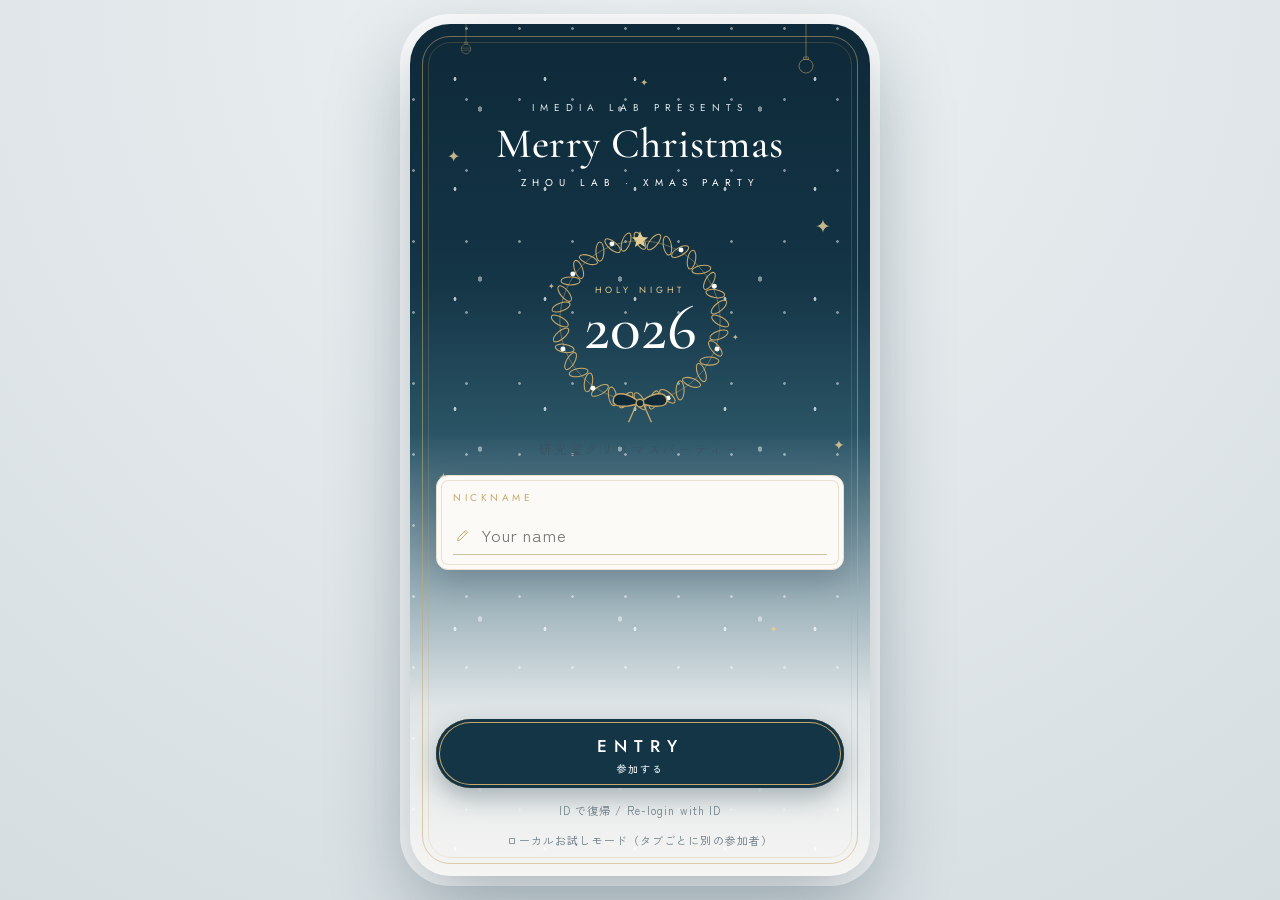
==== commit ead41c53: "Redesign: navy & gold Christmas UI, step-by-step admin, test logout, responsive Co-Authored-By: Clau" ====
--- a/index.html
+++ b/index.html
@@ -3,13 +3,13 @@
 <head>
 <meta charset="utf-8">
 <meta name="viewport" content="width=device-width, initial-scale=1, viewport-fit=cover">
-<meta name="theme-color" content="#c8f3ee">
+<meta name="theme-color" content="#0f2a39">
 <title>Zhou Lab Xmas Party 2026</title>
-<link rel="preconnect" href="https://fonts.googleapis.com"><link rel="preconnect" href="https://fonts.gstatic.com" crossorigin><link href="https://fonts.googleapis.com/css2?family=M+PLUS+1p:wght@500;700;800;900&family=Montserrat:ital,wght@0,600;0,700;0,800;0,900;1,800;1,900&display=swap" rel="stylesheet">
+<link rel="preconnect" href="https://fonts.googleapis.com"><link rel="preconnect" href="https://fonts.gstatic.com" crossorigin><link href="https://fonts.googleapis.com/css2?family=Cormorant+Garamond:ital,wght@0,500;0,600;1,500;1,600&family=Jost:wght@400;500&family=Zen+Kaku+Gothic+New:wght@400;500;700&display=swap" rel="stylesheet">
 <link rel="stylesheet" href="style.css">
 </head>
 <body class="player">
-<div id="app"></div>
+<div class="stage"><div id="app"></div></div>
 <script type="module" src="js/app.js"></script>
 </body>
 </html>
--- a/style.css
+++ b/style.css
@@ -1,242 +1,333 @@
-/* ===== Zhou Lab Xmas Party — プロセカ風（パステル×帯見出し×角ばったラベル） ===== */
+/* ===== Zhou Lab Xmas Party — Navy & Gold ===== */
 :root {
-  --ink: #45436e; --ink2: #8580ad; --line: #e6e2f8;
-  --mint: #33ccbb; --mint2: #6ff0dc; --pink: #ff7eb3; --lav: #9b8cf0; --sky: #5bc8f0;
-  --red: #ff5a7a; --green: #3fc98a; --gold: #ffc94a;
-  /* 難易度ラベル風の色 */
-  --easy: #5fcf2a; --normal: #22b5e5; --hard: #ffa31a; --expert: #f0466e; --master: #b440e6;
-  --band: #5b5893;
-  --jp: "M PLUS 1p", "Hiragino Kaku Gothic ProN", "Noto Sans JP", sans-serif;
-  --en: "Montserrat", "M PLUS 1p", sans-serif;
+  --navy: #143546; --navy2: #1d4a5c; --deep: #0f2a39;
+  --gold: #c9a96a; --gold2: #e3cc95; --goldline: rgba(201, 169, 106, .55);
+  --ink: #1e3442; --ink2: #6b7c86; --paper: #fbfaf7; --line: #e9e1cf;
+  --ok: #3f8f7a; --ng: #b5566a;
+  --serif: "Cormorant Garamond", "Shippori Mincho", "Hiragino Mincho ProN", serif;
+  --sans: "Jost", "Zen Kaku Gothic New", sans-serif;
+  --jp: "Zen Kaku Gothic New", "Hiragino Kaku Gothic ProN", "Noto Sans JP", sans-serif;
 }
 * { box-sizing: border-box; }
 html, body { margin: 0; }
-body { font-family: var(--jp); color: var(--ink); font-weight: 500; -webkit-tap-highlight-color: transparent; touch-action: manipulation; letter-spacing: .02em; }
+body { font-family: var(--jp); color: var(--ink); -webkit-tap-highlight-color: transparent; touch-action: manipulation; }
 button, input, select, textarea { font: inherit; color: inherit; }
-.en { font-family: var(--en); }
-mark { background: linear-gradient(transparent 8%, #7de8d8 8%, #7de8d8 92%, transparent 92%); color: var(--ink); padding: 0 4px; font-weight: 800; }
-
-/* ---------- 背景 ---------- */
-body.player { min-height: 100dvh; background: linear-gradient(165deg, #c8f3ee 0%, #e9e6fc 48%, #fde3ef 100%) fixed; overflow-x: hidden; }
-.bg { position: fixed; inset: 0; pointer-events: none; z-index: 0; overflow: hidden; }
-.bg .snow { position: absolute; inset: 0;
-  background-image: radial-gradient(#fff 1.6px, transparent 2px), radial-gradient(#ffffffcc 1.1px, transparent 1.5px), radial-gradient(#ffffffaa 2.4px, transparent 2.8px);
-  background-size: 64px 80px, 40px 52px, 110px 130px; background-position: 0 0, 18px 26px, 46px 8px; animation: snow 18s linear infinite; }
-@keyframes snow { to { background-position: 0 800px, 18px 546px, 46px 1308px; } }
-.bg .dotgrid { position: absolute; width: 150px; height: 260px; background-image: radial-gradient(#ffffffd9 2.2px, transparent 2.6px); background-size: 14px 14px; }
-.bg .tri { position: absolute; width: 0; height: 0; border-style: solid; }
-.bg .c { position: absolute; border-radius: 50%; border: 2px solid #ffffffdd; }
-.bg .wm { position: absolute; left: -8px; bottom: 16%; font-family: var(--en); font-size: 96px; font-weight: 900; line-height: .9;
-  color: transparent; -webkit-text-stroke: 2px #ffffffcc; white-space: nowrap; letter-spacing: 2px; }
-.bg .lights { position: absolute; top: 0; left: 0; width: 100%; height: 34px; }
-.lights circle { animation: blink 2.4s ease-in-out infinite; }
-.lights circle:nth-child(2n) { animation-delay: 1.2s; }
-@keyframes blink { 50% { opacity: .35; } }
-
-body.player #app { position: relative; z-index: 1; max-width: 480px; margin: 0 auto; padding: 38px 16px 28px; min-height: 100dvh; display: flex; flex-direction: column; }
-
-/* ---------- 共通パーツ ---------- */
-.card { background: #ffffffeb; border-radius: 6px; box-shadow: 6px 6px 0 #5a50a01c; padding: 14px 16px; position: relative; border: 1px solid #fff; }
-.lbl { font-family: var(--en); font-size: 11px; font-weight: 800; letter-spacing: 2.5px; color: var(--ink2); }
-.pill { display: inline-block; font-family: var(--en); font-size: 12px; font-weight: 800; color: #fff; padding: 2px 10px; border-radius: 3px; letter-spacing: 1px; }
-.muted { color: var(--ink2); }
-.center { text-align: center; }
-.row { display: flex; gap: 8px; align-items: center; flex-wrap: wrap; }
-.grow { flex: 1; }
-.err { background: var(--expert); color: #fff; border-radius: 4px; padding: 8px 14px; text-align: center; margin: 8px 0; font-weight: 700; box-shadow: 4px 4px 0 #f0466e33; }
-
-.btn { display: block; width: 100%; border: 0; text-align: center; border-radius: 999px; padding: 13px 0 10px; font-family: var(--en); font-size: 21px; font-weight: 800; letter-spacing: 4px; color: #fff; cursor: pointer;
-  background: linear-gradient(180deg, #74f0dd 0%, #33ccbb 100%); box-shadow: inset 0 0 0 2px #ffffffaa, 0 4px 0 #21a596, 0 8px 18px #33ccbb44; position: relative; margin-top: 14px; text-shadow: 0 1px 0 #0000001f; }
-.btn small { display: block; font-family: var(--jp); font-size: 11px; letter-spacing: .05em; font-weight: 700; margin-top: 0; }
-.btn:active { transform: translateY(3px); box-shadow: inset 0 0 0 2px #ffffffaa, 0 1px 0 #21a596; }
-.btn.xmas { background: linear-gradient(180deg, #ff8fa6 0%, #f0466e 100%); box-shadow: inset 0 0 0 2px #ffffffaa, 0 4px 0 #c42f52, 0 8px 18px #f0466e44; }
-.btn.sub { background: #fff; color: var(--ink); box-shadow: 0 4px 0 #e2def5, 0 6px 14px #5a50a01a; font-size: 16px; letter-spacing: 2px; text-shadow: none; }
-.btn.sub::after { content: "›"; position: absolute; right: 22px; top: 50%; transform: translateY(-55%); font-size: 26px; color: var(--mint); }
-.btn:disabled { background: linear-gradient(180deg, #dcd8ee, #c4bfdf); box-shadow: inset 0 0 0 2px #ffffff88, 0 4px 0 #aaa4cc; }
-.btn .ico { position: absolute; left: 22px; top: 50%; transform: translateY(-50%); font-size: 22px; }
-.input { width: 100%; border: 2px solid #ddd8f3; border-radius: 6px; padding: 11px 14px; font-size: 20px; font-weight: 700; background: #fff; text-align: center; outline: none; font-family: var(--jp); }
-.input:focus { border-color: var(--mint); box-shadow: 0 0 0 3px #33ccbb33; }
-
-/* 上部バー */
-.topbar { display: flex; align-items: center; gap: 10px; background: #ffffffeb; border-radius: 6px; padding: 6px 14px 6px 6px; box-shadow: 5px 5px 0 #5a50a01c; margin-bottom: 14px; border: 1px solid #fff; }
-.idchip { background: linear-gradient(180deg, #5fe6d4, #2fc0ae); color: #fff; font-family: var(--en); font-weight: 900; font-size: 22px; border-radius: 4px; padding: 2px 12px 1px; min-width: 60px; text-align: center; letter-spacing: 1px; position: relative; }
-.idchip::before { content: "ID"; display: block; font-size: 8px; letter-spacing: 2px; margin-bottom: -4px; opacity: .9; }
-.topbar .nm { font-size: 15px; font-weight: 700; overflow: hidden; text-overflow: ellipsis; white-space: nowrap; max-width: 44%; }
-.pts { margin-left: auto; text-align: right; font-family: var(--en); font-weight: 900; font-size: 22px; line-height: 1.05; }
-.pts small { display: block; font-size: 9px; letter-spacing: 2.5px; color: var(--ink2); font-weight: 800; }
-
-/* 見出し（半透明の紺の帯＋輪郭だけの英字） */
-.head { position: relative; text-align: center; margin: 2px -16px 16px; padding: 12px 16px 12px; background: linear-gradient(90deg, #5b5893e0, #6a62a8d9); color: #fff; overflow: hidden; }
-.head .t { position: relative; font-family: var(--en); font-size: 25px; font-weight: 900; line-height: 1.15; margin-top: 6px; letter-spacing: 1px; }
-.head .t::before { content: attr(data-t); position: absolute; left: 50%; top: 50%; transform: translate(-50%, -54%); font-size: 64px; white-space: nowrap; color: transparent; -webkit-text-stroke: 1.2px #ffffff40; z-index: -1; letter-spacing: 3px; }
-.head .tag { display: inline-block; background: var(--normal); color: #fff; font-family: var(--en); font-size: 12px; font-weight: 800; letter-spacing: 2px; padding: 3px 14px 2px; border-radius: 2px; }
-.head .tag.append { background: linear-gradient(90deg, #a77cf2, #ff6fb0); }
-.head .jp { font-size: 12px; font-weight: 500; opacity: .95; margin-top: 2px; }
+svg { display: block; }
+
+/* =================== 参加者 =================== */
+body.player { background: #dde3e6; min-height: 100dvh; }
+.stage { position: relative; max-width: 460px; min-height: 100dvh; margin: 0 auto; overflow: hidden; isolation: isolate;
+  background: linear-gradient(180deg, #0f2a39 0%, #143546 30%, #2a5465 48%, #8aa3ad 64%, #dfe5e7 80%, #f5f5f3 100%) 0 0 / 100% 100dvh no-repeat, #f5f5f3; }
+@media (min-width: 620px) {
+  body.player { background: radial-gradient(circle at 50% 0%, #eef2f3, #d5dde1); padding: 24px 0; }
+  .stage { min-height: calc(100dvh - 48px); border-radius: 40px; box-shadow: 0 30px 80px rgba(15, 42, 57, .35), 0 0 0 10px #fff;
+    background-size: 100% calc(100dvh - 48px), auto; }
+}
+.bg { position: absolute; inset: 0; pointer-events: none; z-index: -1; }
+.bg .snow { position: absolute; inset: 0; opacity: .7;
+  background-image: radial-gradient(#fff 1.3px, transparent 1.7px), radial-gradient(#ffffffaa 1px, transparent 1.4px);
+  background-size: 90px 110px, 53px 71px; background-position: 0 0, 30px 40px; animation: snow 26s linear infinite; }
+.bg .snow.s2 { background-size: 140px 170px; background-image: radial-gradient(#fff 2px, transparent 2.4px); opacity: .45; animation-duration: 40s; }
+@keyframes snow { to { background-position: 0 1100px, 30px 750px; } }
+.bg .spark { position: absolute; color: var(--gold2); opacity: .85; animation: tw 3.2s ease-in-out infinite; }
+@keyframes tw { 50% { opacity: .25; transform: scale(.7); } }
+.frame { position: absolute; inset: 12px; border: 1px solid var(--goldline); border-radius: 28px; pointer-events: none; z-index: 0; }
+.frame::before { content: ""; position: absolute; inset: 5px; border: 1px solid rgba(201, 169, 106, .22); border-radius: 23px; }
+.frame .hang { position: absolute; top: -14px; right: 50%; margin-right: -12px; width: 24px; height: 46px; }
+.frame .hang.h2 { display: none; }
+.stage.entry .frame .hang { right: 36px; margin: 0; width: 30px; height: 60px; }
+.stage.entry .frame .hang.h2 { display: block; right: auto; left: 30px; width: 26px; height: 52px; opacity: .8; }
+
+#app { position: relative; z-index: 1; min-height: inherit; padding: 30px 26px 28px; display: flex; flex-direction: column; }
+
+/* ヘッダー */
+.top { display: flex; align-items: center; gap: 10px; color: #fff; }
+.idc { width: 44px; height: 44px; border-radius: 50%; border: 1px solid var(--gold); display: flex; flex-direction: column; align-items: center; justify-content: center; font-family: var(--serif); font-size: 20px; line-height: 1; flex: none; }
+.idc small { font-family: var(--sans); font-size: 7px; letter-spacing: 2px; color: var(--gold2); margin-bottom: 1px; }
+.top .nm { font-size: 14px; letter-spacing: .08em; overflow: hidden; text-overflow: ellipsis; white-space: nowrap; }
+.top .vs { font-family: var(--serif); font-style: italic; color: var(--gold2); margin: 0 3px; }
+.tag { display: inline-block; border: 1px solid var(--gold); color: var(--gold2); font-family: var(--sans); font-size: 9px; letter-spacing: 2px; padding: 1px 6px; margin-left: 6px; vertical-align: 2px; }
+.sc { margin-left: auto; text-align: right; }
+.sc small { display: block; font-family: var(--sans); font-size: 8px; letter-spacing: 3px; color: var(--gold2); }
+.sc b { font-family: var(--serif); font-size: 28px; font-weight: 500; line-height: 1; }
+.divider { position: relative; height: 1px; background: linear-gradient(90deg, transparent, var(--goldline) 15%, var(--goldline) 85%, transparent); margin: 12px 0 0; }
+.divider::after { content: ""; position: absolute; left: 50%; top: -3px; width: 6px; height: 6px; background: var(--gold); transform: translateX(-50%) rotate(45deg); }
+
+/* 見出し */
+.hd { text-align: center; color: #fff; margin: 22px 0 18px; }
+.eyebrow { font-family: var(--sans); font-size: 11px; letter-spacing: 5px; color: #dbe5ea; text-transform: uppercase; }
+.title { font-family: var(--serif); font-weight: 500; font-size: 40px; line-height: 1.1; margin-top: 6px; letter-spacing: .01em; }
+.title em { font-style: italic; }
+.sub { font-size: 12px; letter-spacing: .25em; margin-top: 8px; color: #e7eef1; }
+.gold { color: var(--gold2); }
+
+/* カード・ボタン・入力 */
+.card { background: var(--paper); border: 1px solid var(--line); border-radius: 12px; box-shadow: 0 12px 30px rgba(10, 30, 45, .18); padding: 14px 16px; position: relative; }
+.card.lined { box-shadow: 0 12px 30px rgba(10, 30, 45, .18), inset 0 0 0 4px var(--paper), inset 0 0 0 5px var(--line); }
+.lbl { font-family: var(--sans); font-size: 10px; letter-spacing: 3.5px; color: var(--gold); text-transform: uppercase; }
+.btn { display: block; width: 100%; border: 0; border-radius: 999px; padding: 15px 0 12px; cursor: pointer; text-align: center; color: #fff;
+  font-family: var(--sans); font-size: 17px; letter-spacing: 7px; font-weight: 500; text-transform: uppercase;
+  background: var(--navy); box-shadow: inset 0 0 0 3px var(--navy), inset 0 0 0 4px var(--gold), 0 10px 24px rgba(15, 42, 57, .3); margin-top: 16px; }
+.btn small { display: block; font-family: var(--jp); font-size: 10px; letter-spacing: .2em; margin-top: 3px; color: #dfe7ea; text-transform: none; }
+.btn:active { transform: translateY(1px); }
+.btn:disabled { opacity: .4; cursor: default; }
+.btn.light { background: #fff; color: var(--navy); box-shadow: inset 0 0 0 3px #fff, inset 0 0 0 4px var(--gold), 0 8px 20px rgba(15, 42, 57, .15); }
+.btn.light small { color: var(--ink2); }
+.bottom { margin-top: auto; padding-top: 18px; }
+.field { display: flex; align-items: center; gap: 8px; border-bottom: 1px solid #cdbf9f; padding: 8px 2px 6px; margin-top: 8px; color: var(--ink2); }
+.field svg { width: 16px; height: 16px; color: var(--gold); flex: none; }
+.field input { border: 0; outline: none; background: transparent; width: 100%; font-size: 17px; color: var(--ink); letter-spacing: .05em; }
+.link { display: block; text-align: center; font-size: 11px; color: var(--ink2); letter-spacing: .1em; margin-top: 14px; background: none; border: 0; cursor: pointer; width: 100%; }
+.link svg { display: inline-block; width: 13px; height: 13px; vertical-align: -2px; margin-right: 4px; }
+.err { position: fixed; left: 50%; top: 24px; transform: translateX(-50%); z-index: 50; background: var(--navy); color: #fff; border: 1px solid var(--gold); border-radius: 999px; padding: 8px 18px; font-size: 13px; letter-spacing: .1em; box-shadow: 0 10px 20px #0004; white-space: nowrap; }
+.relogin { display: flex; gap: 8px; margin-top: 10px; }
+.relogin input { flex: 1; border: 1px solid var(--line); border-radius: 999px; padding: 8px 14px; background: #fff; text-align: center; outline: none; }
+.relogin button { border: 1px solid var(--gold); background: #fff; color: var(--navy); border-radius: 999px; padding: 0 18px; font-family: var(--sans); letter-spacing: 2px; cursor: pointer; }
 
 /* 待機 */
-.wait { margin-top: auto; text-align: center; padding-top: 20px; }
-.wait .t { font-family: var(--en); font-size: 13px; font-weight: 800; letter-spacing: 3px; }
-.wait .jp { font-size: 11px; color: var(--ink2); }
-.dots { display: flex; justify-content: center; gap: 8px; margin-bottom: 8px; }
-.dots i { width: 9px; height: 9px; transform: rotate(45deg); background: var(--mint); animation: hop 1.2s ease-in-out infinite; }
-.dots i:nth-child(2) { background: var(--pink); animation-delay: .15s; }
-.dots i:nth-child(3) { background: var(--gold); animation-delay: .3s; }
-@keyframes hop { 40% { transform: translateY(-6px) rotate(45deg); } }
-
-/* ---------- プレゼントボックス ---------- */
-.gift { position: relative; width: 100%; aspect-ratio: 1; transition: transform .2s, filter .2s; }
-.gift svg { width: 100%; height: 100%; display: block; overflow: visible; }
-.gift text { font-family: var(--en); font-weight: 900; font-size: 16px; fill: var(--ink); }
-.gift.on { transform: translateY(-7px) scale(1.06); filter: drop-shadow(0 0 8px #33ccbbcc) drop-shadow(0 0 2px #fff); animation: wiggle 1s ease-in-out infinite; }
-.gift.on text { fill: var(--mint); }
-.gift.gone { opacity: .5; filter: saturate(.25) brightness(1.1); }
-.gift.bomb text { font-size: 12px; }
-.gift.bomb { filter: drop-shadow(0 0 6px #f0466e99); }
-@keyframes wiggle { 0%, 100% { rotate: 0deg; } 25% { rotate: -4deg; } 75% { rotate: 4deg; } }
-button.giftbtn { border: 0; background: none; padding: 0; cursor: pointer; }
-button.giftbtn:disabled { cursor: default; }
-
-/* ---------- エントリー ---------- */
-.logo { text-align: center; margin-top: 16px; position: relative; }
-.logo .l1 { font-family: var(--en); font-size: 12px; font-weight: 800; letter-spacing: 5px; color: var(--ink2); }
-.logo .l2 { font-family: var(--en); font-style: italic; font-size: 54px; font-weight: 900; line-height: .92; margin-top: 8px; letter-spacing: -1px;
-  background: linear-gradient(100deg, #33ccbb 0%, #5bc8f0 35%, #9b8cf0 65%, #ff7eb3 100%); -webkit-background-clip: text; background-clip: text; color: transparent;
-  filter: drop-shadow(2px 2px 0 #fff) drop-shadow(-2px -2px 0 #fff) drop-shadow(2px -2px 0 #fff) drop-shadow(-2px 2px 0 #fff) drop-shadow(4px 5px 0 #5b589333); padding: 0 8px; }
-.logo .l0 { font-family: var(--en); font-size: 26px; font-weight: 900; color: var(--ink); letter-spacing: 6px; margin-top: 6px; }
-.logo .l3 { display: inline-block; margin-top: 12px; background: var(--expert); color: #fff; font-family: var(--en); font-weight: 800; font-size: 13px; letter-spacing: 5px; padding: 3px 16px 2px; border-radius: 2px; }
-.logo .jp { font-size: 13px; color: var(--ink2); margin-top: 6px; }
-.logo .gift { width: 150px; margin: 4px auto -6px; animation: float 3s ease-in-out infinite; }
-@keyframes float { 50% { transform: translateY(-8px) rotate(-3deg); } }
-
-/* ---------- マイID ---------- */
-.idcard { text-align: center; padding: 22px 16px 18px; overflow: hidden; }
-.idcard::before { content: ""; position: absolute; inset: 0 0 auto 0; height: 8px; background: repeating-linear-gradient(-45deg, var(--expert) 0 10px, #fff 10px 20px, var(--green) 20px 30px, #fff 30px 40px); }
-.idcard .big { font-family: var(--en); font-size: 140px; font-weight: 900; line-height: 1; letter-spacing: -2px; font-style: italic;
-  background: linear-gradient(160deg, var(--mint) 0%, var(--sky) 45%, var(--lav) 75%, var(--pink) 100%); -webkit-background-clip: text; background-clip: text; color: transparent; padding-right: 10px; }
-.idcard .who { font-size: 22px; font-weight: 800; }
-.chips { display: flex; gap: 8px; justify-content: center; margin-top: 8px; flex-wrap: wrap; }
-
-/* ---------- 回答 ---------- */
-.timer { display: flex; align-items: center; gap: 10px; margin-bottom: 14px; }
-.tbar { flex: 1; height: 10px; background: #ffffffaa; overflow: hidden; border-radius: 2px; box-shadow: inset 0 0 0 1px #fff; }
-.tbar i { display: block; height: 100%; background: linear-gradient(90deg, var(--mint), var(--sky), var(--pink)); transition: width .25s linear; }
-.tnum { font-family: var(--en); font-size: 24px; font-weight: 900; min-width: 2ch; text-align: right; }
-.choices { display: grid; grid-template-columns: 1fr 1fr; gap: 12px; }
-.ch { aspect-ratio: 1.15; border-radius: 10px; border: 4px solid #fff; display: flex; align-items: center; justify-content: center; font-family: var(--en);
-  font-size: 80px; font-weight: 900; color: #fff; text-shadow: 3px 3px 0 #00000022; box-shadow: 5px 5px 0 #5a50a022; position: relative; cursor: pointer; transition: transform .12s; overflow: hidden; }
-.ch::after { content: ""; position: absolute; inset: 0 0 55% 0; background: linear-gradient(#ffffff40, #ffffff00); pointer-events: none; }
-.cA { background: linear-gradient(160deg, #ff7fae, #f0466e); } .cB { background: linear-gradient(160deg, #5fd2f5, #189fd6); }
-.cC { background: linear-gradient(160deg, #ffc65a, #ff9a12); } .cD { background: linear-gradient(160deg, #8fe25c, #45b81e); }
-.cO { background: linear-gradient(160deg, #5fd2f5, #189fd6); border-radius: 50%; aspect-ratio: 1; }
-.cX { background: linear-gradient(160deg, #ff7fae, #f0466e); border-radius: 50%; aspect-ratio: 1; }
-.choices.dimmed .ch:not(.sel) { opacity: .4; filter: saturate(.5); }
-.ch.sel { transform: scale(1.04); box-shadow: 0 0 0 4px var(--mint), 0 0 22px #33ccbbaa; }
-.ch .tick { position: absolute; top: 8px; right: 8px; width: 30px; height: 30px; border-radius: 50%; background: #fff; color: var(--mint); font-size: 18px; display: flex; align-items: center; justify-content: center; text-shadow: none; z-index: 1; }
-.locked { text-align: center; margin-top: 6px; }
-.locked .ch { width: 54%; margin: 0 auto; font-size: 110px; cursor: default; }
-.stamp { display: inline-flex; align-items: center; gap: 8px; margin-top: 20px; background: #fff; padding: 8px 20px 7px; font-family: var(--en); font-size: 17px; font-weight: 800; letter-spacing: 3px; color: var(--mint); box-shadow: 4px 4px 0 #33ccbb33; border-radius: 3px; border-left: 6px solid var(--mint); }
-.locked .jp { font-size: 12px; color: var(--ink2); margin-top: 12px; }
-.bigicon { font-size: 80px; text-align: center; margin: 30px 0 6px; }
+.waiting { text-align: center; color: var(--navy); }
+.waiting .dm { display: flex; justify-content: center; gap: 18px; margin-bottom: 12px; }
+.waiting .dm i { width: 6px; height: 6px; background: var(--gold); transform: rotate(45deg); animation: dm 1.5s ease-in-out infinite; }
+.waiting .dm i:nth-child(2) { animation-delay: .2s; } .waiting .dm i:nth-child(3) { animation-delay: .4s; }
+@keyframes dm { 50% { opacity: .3; } }
+.waiting .en { font-family: var(--sans); font-size: 13px; letter-spacing: 6px; }
+.waiting .jp { font-size: 10px; letter-spacing: .2em; color: var(--ink2); margin-top: 6px; }
+
+/* リース */
+.wreath { position: relative; margin: 0 auto; }
+.wreath svg { width: 100%; height: 100%; overflow: visible; }
+.wreath-in { position: absolute; inset: 0; display: flex; flex-direction: column; align-items: center; justify-content: center; text-align: center; color: #fff; }
+.wreath-in .lbl { color: var(--gold2); letter-spacing: 4px; font-size: 9px; }
+.wreath-in .big { font-family: var(--serif); font-size: 64px; line-height: 1; font-weight: 500; }
+.wreath-in .big.xl { font-size: 96px; color: var(--gold2); }
+.wreath-in em { font-family: var(--serif); font-size: 34px; }
+
+/* エントリー */
+.entry-head { text-align: center; color: #fff; margin-top: 46px; }
+.entry-head .title { font-size: 42px; }
+.entry-head .eyebrow { letter-spacing: 6px; font-size: 10px; }
+.entry-head .eyebrow.t2 { margin-top: 8px; color: #fff; }
+.entry-jp { text-align: center; font-size: 12px; letter-spacing: .3em; color: #3a5361; margin: 14px 0 18px; }
+
+/* 回答 */
+.ring { width: 64px; height: 64px; margin: 0 auto 18px; position: relative; color: #fff; }
+.ring svg { width: 100%; height: 100%; transform: rotate(-90deg); }
+.ring .rn { position: absolute; inset: 0; display: flex; flex-direction: column; align-items: center; justify-content: center; font-family: var(--serif); font-size: 26px; line-height: 1; }
+.ring .rn small { font-family: var(--sans); font-size: 7px; letter-spacing: 2px; color: var(--gold2); margin-top: 2px; }
+.opts { display: flex; flex-direction: column; gap: 10px; }
+.opt { display: flex; align-items: center; gap: 14px; background: var(--paper); border: 1px solid var(--line); border-radius: 10px; padding: 13px 16px; cursor: pointer; text-align: left; box-shadow: 0 8px 18px rgba(10, 30, 45, .14); width: 100%; }
+.opt .lt { width: 30px; height: 30px; flex: none; border-radius: 50%; border: 1px solid var(--gold); color: var(--gold); display: flex; align-items: center; justify-content: center; font-family: var(--serif); font-size: 18px; }
+.opt .tx { flex: 1; font-size: 14px; letter-spacing: .12em; }
+.opt .ck { width: 18px; height: 18px; color: var(--gold); opacity: 0; }
+.opt.on { background: var(--navy); color: #fff; border-color: var(--navy); box-shadow: inset 0 0 0 3px var(--navy), inset 0 0 0 4px var(--gold), 0 10px 22px rgba(15, 42, 57, .35); }
+.opt.on .lt { background: var(--gold2); border-color: var(--gold2); color: var(--navy); }
+.opt.on .ck { opacity: 1; }
+.sqs { display: grid; grid-template-columns: 1fr 1fr; gap: 12px; }
+.sq { aspect-ratio: 1.15; display: flex; align-items: center; justify-content: center; background: var(--paper); border: 1px solid var(--line); border-radius: 12px; cursor: pointer;
+  font-family: var(--serif); font-size: 64px; color: var(--navy); box-shadow: 0 10px 22px rgba(10, 30, 45, .16); position: relative; }
+.sq.on { background: var(--navy); color: var(--gold2); box-shadow: inset 0 0 0 4px var(--navy), inset 0 0 0 5px var(--gold), 0 12px 24px rgba(15, 42, 57, .35); }
+.sq .ck { position: absolute; top: 10px; right: 10px; width: 18px; height: 18px; color: var(--gold2); }
+.oxs { display: grid; grid-template-columns: 1fr 1fr; gap: 14px; }
+.ox { aspect-ratio: .95; display: flex; flex-direction: column; align-items: center; justify-content: center; gap: 8px; border-radius: 12px; cursor: pointer; position: relative;
+  background: rgba(255, 255, 255, .14); border: 1px solid rgba(255, 255, 255, .35); color: #fff; }
+.ox svg.mk { width: 60%; height: auto; }
+.ox .cap { font-family: var(--sans); font-size: 9px; letter-spacing: 4px; opacity: .8; }
+.ox.on { background: var(--deep); border-color: var(--gold); box-shadow: inset 0 0 0 4px var(--deep), inset 0 0 0 5px var(--gold), 0 12px 24px rgba(0, 0, 0, .3); color: var(--gold2); }
+.ox .ck { position: absolute; top: 10px; right: 10px; width: 16px; height: 16px; color: var(--gold2); }
+.locked { text-align: center; }
+.locked .pick { width: 132px; margin: 0 auto 18px; }
+.stamp { display: inline-flex; align-items: center; gap: 8px; border: 1px solid var(--gold); color: var(--gold2); font-family: var(--sans); font-size: 12px; letter-spacing: 5px; padding: 8px 18px; border-radius: 999px; }
+.stamp svg { width: 14px; height: 14px; }
+.stamp.dark { color: var(--navy); background: #fff; }
+.note { font-size: 11px; letter-spacing: .2em; color: #dbe5ea; margin-top: 14px; }
 
 /* 賭け */
-.bet { text-align: center; margin-top: 14px; }
-.bet .v { font-family: var(--en); font-size: 44px; font-weight: 900; line-height: 1.1; }
-.bet .v small { font-size: 16px; color: var(--ink2); }
-input[type=range].slider { -webkit-appearance: none; appearance: none; width: 100%; height: 10px; margin: 16px 0 12px; border-radius: 2px;
-  background: linear-gradient(90deg, var(--mint), var(--sky), var(--pink)) 0 / var(--p, 0%) 100% no-repeat, #eeeafb; outline: none; }
-input[type=range].slider::-webkit-slider-thumb { -webkit-appearance: none; width: 30px; height: 30px; border-radius: 50%; background: #fff; border: 5px solid var(--pink); box-shadow: 2px 2px 0 #5a50a033; }
-input[type=range].slider::-moz-range-thumb { width: 22px; height: 22px; border-radius: 50%; background: #fff; border: 5px solid var(--pink); }
+.bet { margin-top: 18px; padding: 16px 18px 14px; }
+.bet .row1 { display: flex; align-items: baseline; justify-content: space-between; }
+.bet .v { font-family: var(--serif); font-size: 32px; color: var(--navy); }
+.bet .v small { font-size: 14px; color: var(--ink2); }
+input[type=range].slider { -webkit-appearance: none; appearance: none; width: 100%; height: 2px; margin: 18px 0 16px; outline: none;
+  background: linear-gradient(90deg, var(--gold), var(--gold)) 0 / var(--p, 0%) 100% no-repeat, #e2dccd; }
+input[type=range].slider::-webkit-slider-thumb { -webkit-appearance: none; width: 18px; height: 18px; background: var(--navy); transform: rotate(45deg); border: 2px solid var(--gold2); }
+input[type=range].slider::-moz-range-thumb { width: 14px; height: 14px; background: var(--navy); border: 2px solid var(--gold2); border-radius: 0; transform: rotate(45deg); }
 .quick { display: flex; gap: 8px; }
-.quick button { flex: 1; border: 0; font-family: var(--en); font-size: 11px; font-weight: 800; letter-spacing: 1px; color: var(--ink2); background: #f2f0fb; border-radius: 3px; padding: 6px 0; }
-
-/* ---------- 判定 ---------- */
-.result { position: relative; text-align: center; padding-top: 30px; flex: 1; display: flex; flex-direction: column; }
-.result .burst { position: absolute; left: -50px; right: -50px; top: 0; height: 330px; pointer-events: none;
-  background: repeating-conic-gradient(from 0deg at 50% 50%, #ffffffbb 0 6deg, transparent 6deg 15deg);
-  -webkit-mask: radial-gradient(circle at 50% 50%, #000 22%, transparent 66%); mask: radial-gradient(circle at 50% 50%, #000 22%, transparent 66%); animation: spin 30s linear infinite; }
-@keyframes spin { to { transform: rotate(360deg); } }
-.judge { position: relative; font-family: var(--en); font-style: italic; font-size: 58px; font-weight: 900; margin-top: 100px; letter-spacing: -1px; animation: pop .5s cubic-bezier(.3, 1.6, .5, 1);
-  background: linear-gradient(180deg, #ffffff 0%, #c9fff7 22%, #33ccbb 48%, #5bc8f0 62%, #ff7eb3 100%); -webkit-background-clip: text; background-clip: text; color: transparent; padding: 0 10px;
-  filter: drop-shadow(2.5px 2.5px 0 #fff) drop-shadow(-2.5px -2.5px 0 #fff) drop-shadow(2.5px -2.5px 0 #fff) drop-shadow(-2.5px 2.5px 0 #fff) drop-shadow(5px 6px 0 #9b8cf055); }
-.judge.ng { background: linear-gradient(180deg, #fff 0%, #d9d6ee 30%, #8d88bb 100%); -webkit-background-clip: text; background-clip: text; }
-.judge.none { background: linear-gradient(180deg, #fff 0%, #ffd0dc 30%, #f0466e 100%); -webkit-background-clip: text; background-clip: text; }
-@keyframes pop { from { transform: scale(.3); opacity: 0; } }
-.result .plus { font-family: var(--en); font-size: 54px; font-weight: 900; margin-top: 52px; }
-.result .plus small { display: block; font-size: 11px; letter-spacing: 4px; color: var(--ink2); font-weight: 800; }
-.spark { position: absolute; color: #fff; text-shadow: 0 0 8px #fff, 0 0 14px var(--gold); animation: blink 1.6s infinite; }
-
-/* ---------- チーム・ペア ---------- */
-.teamno { font-family: var(--en); font-size: 64px; font-weight: 900; color: #fff; border-radius: 6px; width: 120px; margin: 6px auto; text-shadow: 3px 3px 0 #0002; box-shadow: inset 0 0 0 3px #ffffff88, 4px 4px 0 #5a50a022; }
-.mem { list-style: none; padding: 0; margin: 10px 0; font-size: 17px; }
-.mem li { margin: 6px 0; }
-.pid { display: inline-block; background: var(--mint); color: #fff; border-radius: 3px; padding: 0 7px; font-family: var(--en); font-weight: 800; font-size: .9em; }
-
-/* ---------- 道具 ---------- */
-.tools { display: grid; grid-template-columns: repeat(3, 1fr); gap: 9px; }
-.tl { position: relative; background: #fff; border-radius: 6px; box-shadow: 4px 4px 0 #5a50a01a; border: 3px solid #fff; overflow: visible; cursor: pointer; padding: 0; }
-.tl img { width: 100%; aspect-ratio: 1; object-fit: contain; display: block; border-radius: 3px; }
-.tl .n { position: absolute; top: 0; left: 0; font-family: var(--en); font-size: 11px; font-weight: 800; color: #fff; background: var(--band); border-radius: 0 0 4px 0; padding: 1px 6px; }
-.tl.on { border-color: var(--mint); background: #effcfa; box-shadow: 0 0 0 2px #33ccbb55, 4px 4px 0 #5a50a01a; }
-.tl.on::after { content: "✓"; position: absolute; top: -8px; right: -8px; width: 24px; height: 24px; border-radius: 50%; background: var(--mint); color: #fff; font-size: 14px; font-weight: 900; display: flex; align-items: center; justify-content: center; box-shadow: 0 0 0 2px #fff; }
-.sticky { position: sticky; bottom: 10px; z-index: 3; }
-
-/* ---------- 間違い探し ---------- */
-.spotbar { display: flex; gap: 6px; align-items: center; margin-bottom: 8px; }
-.zoom { border: 0; background: #fff; border-radius: 3px; padding: 6px 12px; font-family: var(--en); font-weight: 800; color: var(--ink2); box-shadow: 3px 3px 0 #5a50a01a; }
-.zoom.on { background: var(--mint); color: #fff; }
-.spotwrap { overflow: auto; max-height: 64vh; border-radius: 6px; border: 4px solid #fff; box-shadow: 6px 6px 0 #5a50a01c; background: #fff; }
+.quick button { flex: 1; background: #fff; border: 1px solid #d9d2c1; color: var(--ink2); border-radius: 999px; padding: 6px 0; font-family: var(--sans); font-size: 10px; letter-spacing: 3px; cursor: pointer; }
+.quick button.all { border-color: var(--gold); color: var(--gold); }
+
+/* 結果 */
+.ornament { position: relative; width: 240px; height: 300px; margin: -40px auto 0; animation: swing 4s ease-in-out infinite; transform-origin: 50% 0; }
+.ornament svg { width: 100%; height: 100%; }
+@keyframes swing { 50% { transform: rotate(-2.5deg); } }
+.ornament-in { position: absolute; left: 0; right: 0; top: 122px; text-align: center; color: #fff; }
+.ornament-in .j { font-family: var(--serif); font-style: italic; font-size: 46px; line-height: 1; color: #f6ecd2; animation: pop .6s cubic-bezier(.3, 1.5, .5, 1); }
+.ornament-in .j.ng, .ornament-in .j.none { color: #c6d3d9; }
+.ornament-in .p { font-family: var(--serif); font-size: 44px; margin-top: 18px; line-height: 1; }
+.ornament-in .p small { display: block; font-family: var(--sans); font-size: 9px; letter-spacing: 5px; color: var(--gold2); margin-top: 6px; }
+@keyframes pop { from { transform: scale(.4); opacity: 0; } }
+.chips { display: flex; gap: 10px; justify-content: center; margin-top: 18px; flex-wrap: wrap; }
+.chip { display: inline-flex; align-items: center; gap: 6px; background: #fff; border: 1px solid var(--gold); color: var(--ink); border-radius: 999px; padding: 5px 14px; font-size: 11px; letter-spacing: .12em; box-shadow: 0 6px 14px rgba(10, 30, 45, .12); }
+.chip svg { width: 12px; height: 12px; color: var(--gold); }
+
+/* 道具 */
+.meta { display: flex; justify-content: space-between; align-items: baseline; color: #fff; margin-bottom: 10px; }
+.meta .t { font-family: var(--sans); font-size: 11px; letter-spacing: 2px; display: flex; align-items: center; gap: 5px; }
+.meta .t svg { width: 13px; height: 13px; color: var(--gold2); }
+.meta b { font-family: var(--serif); font-size: 26px; font-weight: 500; }
+.meta b small { font-size: 15px; color: var(--gold2); }
+.tiles { display: grid; grid-template-columns: repeat(3, 1fr); gap: 10px; }
+.tile { position: relative; border-radius: 10px; background: var(--paper); border: 1px solid var(--line); padding: 8px 6px 7px; cursor: pointer; text-align: center; box-shadow: 0 8px 16px rgba(10, 30, 45, .14); color: var(--ink); }
+.tile img { width: 72%; aspect-ratio: 1; object-fit: contain; border-radius: 6px; display: block; margin: 4px auto 4px; background: #fff; }
+.tile .nm { font-size: 10px; letter-spacing: .1em; overflow: hidden; white-space: nowrap; text-overflow: ellipsis; display: block; }
+.tile .no { position: absolute; top: 4px; left: 7px; font-family: var(--serif); font-size: 11px; color: var(--ink2); }
+.tile.on { background: var(--navy); color: #fff; border-color: var(--navy); box-shadow: inset 0 0 0 3px var(--navy), inset 0 0 0 4px var(--gold), 0 10px 20px rgba(15, 42, 57, .3); }
+.tile.on .no { color: var(--gold2); }
+.tile:disabled { cursor: default; }
+.done { display: flex; justify-content: center; margin: 4px 0 12px; }
+
+/* 間違い探し */
+.zooms { display: flex; gap: 6px; align-items: center; margin-bottom: 10px; color: #fff; }
+.zooms button { border: 1px solid rgba(255, 255, 255, .5); background: transparent; color: #fff; border-radius: 999px; padding: 4px 12px; font-family: var(--sans); font-size: 11px; letter-spacing: 2px; cursor: pointer; }
+.zooms button.on { background: var(--gold); border-color: var(--gold); color: var(--navy); }
+.zooms .cnt { margin-left: auto; font-family: var(--serif); font-size: 20px; }
+.spotwrap { overflow: auto; max-height: 62vh; border-radius: 10px; border: 1px solid var(--gold); box-shadow: 0 0 0 4px #ffffff22, 0 12px 30px rgba(10, 30, 45, .3); background: #fff; }
 .spotinner { position: relative; }
 .spotinner img { width: 100%; display: block; user-select: none; -webkit-user-drag: none; }
 .marks { position: absolute; inset: 0; pointer-events: none; }
-.mark { position: absolute; width: 34px; height: 34px; margin: -17px 0 0 -17px; border: 4px solid var(--expert); border-radius: 50%; box-shadow: 0 0 0 2px #fff, 0 0 8px #f0466e88; }
-.ans { position: absolute; transform: translate(-50%, -50%); border: 3px dashed var(--green); border-radius: 50%; }
-
-/* ---------- プレゼント選び ---------- */
-.turn { display: flex; justify-content: space-between; align-items: center; color: #fff; padding: 8px 16px; margin-bottom: 10px; background: #a9a4cc; border-radius: 4px; box-shadow: 4px 4px 0 #5a50a01a; }
-.turn.me { background: linear-gradient(90deg, #ff7f9c, var(--expert)); box-shadow: 4px 4px 0 #f0466e33; }
-.turn b { font-family: var(--en); font-size: 18px; font-weight: 900; letter-spacing: 1px; line-height: 1.15; }
-.turn b small { display: block; font-family: var(--jp); font-size: 11px; font-weight: 700; letter-spacing: 0; }
-.turn span { font-family: var(--en); font-size: 20px; font-weight: 900; }
-.last { text-align: center; font-size: 13px; color: var(--ink2); margin-bottom: 4px; }
-.last b { color: var(--expert); font-size: 16px; font-family: var(--en); }
-.gifts { display: grid; grid-template-columns: repeat(5, 1fr); gap: 2px 4px; margin-bottom: 10px; }
-.tbl { width: 100%; border-collapse: collapse; font-size: 13px; font-weight: 700; }
-.tbl th { font-family: var(--en); font-size: 10px; font-weight: 800; color: var(--ink2); padding: 3px; letter-spacing: 1px; }
-.tbl td { text-align: center; padding: 6px 2px; border-top: 1px solid #eeeafb; font-family: var(--en); font-weight: 700; }
-.tbl td:first-child { text-align: left; white-space: nowrap; font-family: var(--jp); }
-.tbl small { color: var(--ink2); font-size: 9px; margin-left: 1px; }
-.tbl .tot { font-size: 17px; color: var(--mint); font-weight: 900; }
-.tbl tr.me td { background: #effcfa; }
-.over { text-align: center; font-family: var(--en); font-style: italic; font-weight: 900; font-size: 30px; margin: 4px 0 8px; color: var(--ink); }
-
-/* ---------- 管理者 ---------- */
-body.admin { background: linear-gradient(165deg, #e3f8f5 0%, #f1effc 50%, #fdeef4 100%) fixed; min-height: 100vh; }
-body.admin #app { padding: 0 16px 40px; max-width: 1400px; margin: 0 auto; }
-.abar { position: sticky; top: 0; z-index: 5; background: #ffffffee; backdrop-filter: blur(6px); margin: 0 -16px 12px; padding: 10px 16px; box-shadow: 0 3px 0 #5a50a014; }
-.abar .ttl { font-family: var(--en); font-weight: 900; font-size: 17px; margin-right: 12px; letter-spacing: 1px; }
-.ab { border: 0; background: #f2f0fb; color: var(--ink); border-radius: 4px; padding: 7px 14px; font-weight: 700; cursor: pointer; margin: 2px; }
-.ab:hover { background: #e8e5f8; }
-.ab.on { background: var(--mint); color: #fff; }
-.ab.main { background: linear-gradient(180deg, #5fe6d4, #2fc0ae); color: #fff; box-shadow: 0 3px 0 #21a596; }
-.ab.warn { background: #ffe3e9; color: var(--expert); }
-.ab.tab.on { background: var(--band); }
-.ab:disabled { opacity: .4; cursor: default; }
-.admin .card { margin: 12px 0; }
-.admin h3 { margin: -14px -16px 12px; padding: 9px 16px; font-size: 16px; font-weight: 800; color: #fff; background: linear-gradient(90deg, #5b5893e6, #6a62a8d9); border-radius: 6px 6px 0 0; }
-.admin input, .admin select, .admin textarea { border: 2px solid #e2def5; border-radius: 4px; padding: 6px 10px; background: #fff; }
-.admin .tbl { font-size: 14px; }
-.admin .tbl th { font-size: 11px; background: #f7f6fd; }
-.admin .tbl td { border-top: 1px solid #efedf9; }
-.admin .tbl tr.sel td { background: #effbf9; }
-.admin .tbl tr.low td { background: #fff0f4; }
-.admin .tools { grid-template-columns: repeat(auto-fill, minmax(110px, 1fr)); }
-.admin .tl { cursor: default; padding-bottom: 6px; }
-.admin .tl input { width: calc(100% - 10px); margin: 4px 5px 0; }
-.tname { font-size: 10px; color: var(--ink2); padding: 2px 6px; word-break: break-all; }
-.dist .drow { display: flex; align-items: center; gap: 8px; margin: 5px 0; }
-.dist .dl { width: 40px; text-align: center; border-radius: 3px; color: #fff; font-family: var(--en); font-weight: 900; }
-.dist .dbar { height: 16px; border-radius: 2px; background: linear-gradient(90deg, var(--mint), var(--pink)); }
-.ggrid { display: grid; grid-template-columns: repeat(auto-fill, minmax(420px, 1fr)); gap: 10px; }
-.bigstat { font-family: var(--en); font-size: 34px; font-weight: 900; }
-.hint { font-size: 12px; color: var(--ink2); }
-code { background: #f2f0fb; padding: 2px 6px; border-radius: 3px; }
+.mark { position: absolute; width: 34px; height: 34px; margin: -17px 0 0 -17px; border: 3px solid #d2405e; border-radius: 50%; box-shadow: 0 0 0 2px #fff; }
+.ans { position: absolute; transform: translate(-50%, -50%); border: 2px dashed #2e9e7a; border-radius: 50%; }
+
+/* プレゼントツリー */
+.turnline { text-align: center; color: #fff; font-size: 12px; letter-spacing: .2em; margin: -6px 0 8px; }
+.turnline b { font-family: var(--sans); letter-spacing: 4px; color: var(--gold2); font-weight: 500; }
+.turnline .tm { font-family: var(--serif); font-size: 16px; margin-left: 6px; }
+.lastline { text-align: center; color: #e5edf0; font-size: 11px; letter-spacing: .15em; margin-bottom: 8px; }
+.tree { display: flex; flex-direction: column; align-items: center; gap: 8px; margin: 4px 0 6px; }
+.tree .star { color: var(--gold2); font-size: 22px; line-height: 1; margin-bottom: -2px; text-shadow: 0 0 10px var(--gold); }
+.tree .trow { display: flex; gap: 8px; }
+.tree .trunk { width: 16px; height: 10px; border: 1px solid var(--gold); border-top: 0; margin-top: -2px; }
+.gt { width: 54px; height: 54px; border-radius: 9px; background: var(--paper); border: 1px solid var(--line); display: flex; flex-direction: column; align-items: center; justify-content: center; gap: 2px; cursor: pointer; padding: 0;
+  color: var(--gold); box-shadow: 0 6px 14px rgba(10, 30, 45, .2); transition: transform .15s; }
+.gt svg { width: 22px; height: 22px; }
+.gt span { font-family: var(--serif); font-size: 12px; color: var(--ink); line-height: 1; }
+.gt.gone { background: rgba(255, 255, 255, .22); border-color: rgba(255, 255, 255, .35); color: #e9eef0; box-shadow: none; }
+.gt.gone span { color: #e9eef0; }
+.gt.on { background: var(--navy); border-color: var(--navy); color: var(--gold2); box-shadow: inset 0 0 0 3px var(--navy), inset 0 0 0 4px var(--gold), 0 0 18px rgba(227, 204, 149, .6); transform: translateY(-3px); }
+.gt.on span { color: #fff; }
+.gt.bomb { border-color: #d2405e; color: #d2405e; box-shadow: 0 0 0 2px #d2405e55, 0 6px 14px rgba(10, 30, 45, .2); }
+.gt:disabled { cursor: default; }
+.ptable { margin-top: 12px; padding: 8px 14px; }
+.ptable .pr { display: flex; align-items: center; gap: 8px; padding: 9px 0; font-size: 13px; letter-spacing: .08em; }
+.ptable .pr + .pr { border-top: 1px solid var(--line); }
+.ptable .no { font-family: var(--serif); color: var(--ink2); width: 22px; }
+.ptable .turn { font-family: var(--sans); font-size: 8px; letter-spacing: 2px; background: var(--navy); color: #fff; padding: 2px 6px; }
+.ptable .hist { margin-left: auto; display: flex; gap: 3px; flex-wrap: wrap; justify-content: flex-end; max-width: 46%; }
+.ptable .hist i { font-style: normal; font-family: var(--serif); font-size: 11px; color: var(--ink2); border: 1px solid var(--line); border-radius: 4px; padding: 0 4px; }
+.ptable .hist i.b { color: #d2405e; border-color: #e7b5c0; }
+.ptable .tot { font-family: var(--serif); font-size: 22px; width: 38px; text-align: right; color: var(--navy); }
+.finish { text-align: center; color: #fff; margin: 4px 0 12px; }
+.finish .p { font-family: var(--serif); font-size: 46px; color: var(--gold2); line-height: 1.1; }
+
+/* チーム・ペア */
+.teambox { text-align: center; }
+.teambox .tno { font-family: var(--serif); font-size: 76px; line-height: 1; color: var(--navy); }
+.mem { list-style: none; padding: 0; margin: 10px 0 4px; }
+.mem li { padding: 8px 0; border-top: 1px solid var(--line); font-size: 14px; letter-spacing: .08em; display: flex; align-items: center; gap: 8px; justify-content: center; }
+.mem li svg { width: 15px; height: 15px; color: var(--gold); }
+.pid { font-family: var(--serif); color: var(--gold); margin-right: 2px; }
+.or { text-align: center; font-family: var(--serif); font-style: italic; color: var(--ink2); margin: 14px 0 6px; }
+.inline { display: flex; gap: 10px; align-items: flex-end; }
+.inline .field { flex: 1; }
+.inline .btn { width: auto; padding: 11px 22px 9px; margin: 0; font-size: 13px; letter-spacing: 4px; }
+
+/* =================== 管理者 =================== */
+body.admin { background: #f3f2ee; min-height: 100vh; font-size: 14px; }
+.adm { display: grid; grid-template-columns: 250px 1fr; min-height: 100vh; }
+.side { background: var(--deep); color: #fff; padding: 18px 12px; position: sticky; top: 0; height: 100vh; overflow-y: auto; }
+.side .brand { font-family: var(--serif); font-size: 22px; padding: 0 10px; }
+.side .brand small { display: block; font-family: var(--sans); font-size: 9px; letter-spacing: 4px; color: var(--gold2); }
+.side .grp { font-family: var(--sans); font-size: 10px; letter-spacing: 3px; color: var(--gold); margin: 20px 10px 6px; }
+.nav { display: flex; align-items: center; gap: 10px; width: 100%; border: 0; background: none; color: #dfe7ea; padding: 9px 10px; border-radius: 8px; cursor: pointer; text-align: left; font-size: 14px; }
+.nav:hover { background: #ffffff12; }
+.nav.on { background: #fff; color: var(--navy); font-weight: 700; }
+.nav .n { width: 22px; height: 22px; border-radius: 50%; border: 1px solid currentColor; font-family: var(--serif); font-size: 13px; display: flex; align-items: center; justify-content: center; flex: none; opacity: .8; }
+.nav .live { margin-left: auto; font-size: 9px; letter-spacing: 1px; background: var(--gold); color: var(--navy); border-radius: 999px; padding: 1px 7px; font-weight: 700; }
+.main { padding: 0 28px 60px; min-width: 0; }
+.status { position: sticky; top: 0; z-index: 5; background: #f3f2eeee; backdrop-filter: blur(6px); display: flex; align-items: center; gap: 12px; padding: 14px 0; border-bottom: 1px solid #e3ddcf; flex-wrap: wrap; }
+.status .now { font-size: 13px; color: var(--ink2); }
+.status .now b { color: var(--navy); font-size: 16px; margin-left: 4px; }
+.status .pill { background: #fff; border: 1px solid #e3ddcf; border-radius: 999px; padding: 4px 12px; font-size: 12px; }
+.status .pill b { font-family: var(--serif); font-size: 17px; color: var(--navy); }
+.status .test { background: #fff4d6; border-color: #e8cf8e; color: #8a6a1f; }
+.page-h { margin: 22px 0 6px; font-family: var(--serif); font-size: 32px; color: var(--navy); font-weight: 600; }
+.page-d { color: var(--ink2); margin: 0 0 16px; line-height: 1.7; }
+.box { background: #fff; border: 1px solid #e6e0d2; border-radius: 12px; padding: 18px 20px; margin: 14px 0; }
+.box h4 { margin: 0 0 12px; font-size: 15px; color: var(--navy); display: flex; align-items: center; gap: 8px; flex-wrap: wrap; }
+.steps { display: flex; flex-direction: column; gap: 10px; }
+.step { display: grid; grid-template-columns: 40px 1fr auto; gap: 14px; align-items: center; background: #fff; border: 1px solid #e6e0d2; border-radius: 12px; padding: 14px 16px; }
+.step .sn { width: 36px; height: 36px; border-radius: 50%; border: 1.5px solid var(--gold); color: var(--gold); display: flex; align-items: center; justify-content: center; font-family: var(--serif); font-size: 20px; font-weight: 600; }
+.step.done .sn { background: var(--gold); color: #fff; }
+.step.now { border-color: var(--navy); box-shadow: 0 0 0 2px var(--navy) inset; }
+.step .st { font-weight: 700; color: var(--navy); font-size: 15px; }
+.step .sd { color: var(--ink2); font-size: 12px; margin-top: 3px; line-height: 1.6; }
+.step .sa { display: flex; gap: 8px; align-items: center; flex-wrap: wrap; justify-content: flex-end; }
+.ab { border: 1px solid #d9d2c1; background: #fff; color: var(--navy); border-radius: 999px; padding: 8px 16px; cursor: pointer; font-weight: 700; font-size: 13px; white-space: nowrap; }
+.ab:hover { border-color: var(--gold); }
+.ab.main { background: var(--navy); color: #fff; border-color: var(--navy); box-shadow: inset 0 0 0 2px var(--navy), inset 0 0 0 3px var(--gold); padding: 10px 20px; }
+.ab.big { font-size: 15px; padding: 12px 24px; }
+.ab.warn { color: var(--ng); border-color: #e7c3cc; }
+.ab.on { background: var(--gold); color: #fff; border-color: var(--gold); }
+.ab:disabled { opacity: .35; cursor: default; }
+.ok { color: var(--ok); font-weight: 700; }
+.muted { color: var(--ink2); }
+.hint { font-size: 12px; color: var(--ink2); line-height: 1.6; }
+.admin input:not([type=checkbox]):not([type=file]), .admin select, .admin textarea { border: 1px solid #d9d2c1; border-radius: 8px; padding: 7px 10px; background: #fff; font-size: 14px; }
+.admin input.s { width: 5.5em; }
+.rowf { display: flex; gap: 10px; align-items: center; flex-wrap: wrap; }
+.tbl { width: 100%; border-collapse: collapse; }
+.tbl th { font-size: 11px; color: var(--ink2); font-weight: 500; text-align: left; padding: 6px 8px; border-bottom: 1px solid #e6e0d2; letter-spacing: .05em; }
+.tbl td { padding: 8px; border-bottom: 1px solid #f0ece2; vertical-align: middle; }
+.tbl tr.sel td { background: #fbf6ea; }
+.tbl tr.low td { background: #fbeff2; }
+.tbl .r { text-align: right; font-family: var(--serif); font-size: 18px; color: var(--navy); }
+.tbl .c { text-align: center; }
+.scroll { overflow-x: auto; }
+.idb { display: inline-flex; align-items: center; justify-content: center; min-width: 28px; height: 22px; border-radius: 999px; border: 1px solid var(--gold); font-family: var(--serif); font-size: 14px; color: var(--navy); margin-right: 6px; padding: 0 6px; }
+.tb { display: inline-block; color: #fff; border-radius: 4px; padding: 1px 8px; font-size: 12px; font-weight: 700; }
+.kpis { display: flex; gap: 12px; flex-wrap: wrap; margin: 12px 0; }
+.kpi { background: #fff; border: 1px solid #e6e0d2; border-radius: 12px; padding: 12px 18px; min-width: 140px; }
+.kpi .k { font-size: 11px; color: var(--ink2); }
+.kpi .v { font-family: var(--serif); font-size: 34px; color: var(--navy); line-height: 1.1; }
+.dist .drow { display: flex; align-items: center; gap: 10px; margin: 6px 0; }
+.dist .dl { width: 34px; height: 26px; border-radius: 6px; color: #fff; display: flex; align-items: center; justify-content: center; font-family: var(--serif); font-size: 18px; }
+.dist .dbar { height: 12px; border-radius: 6px; background: var(--gold); min-width: 2px; }
+.dist .dl.cor { box-shadow: 0 0 0 2px #fff, 0 0 0 4px var(--ok); }
+.cards2 { display: grid; grid-template-columns: repeat(auto-fill, minmax(330px, 1fr)); gap: 12px; }
+.atiles { display: grid; grid-template-columns: repeat(auto-fill, minmax(130px, 1fr)); gap: 10px; }
+.atile { border: 1px solid #e6e0d2; border-radius: 10px; padding: 8px; text-align: center; font-size: 12px; }
+.atile img { width: 100%; aspect-ratio: 1; object-fit: contain; }
+.atile input { width: 100%; margin-top: 4px; }
+.qr { width: 150px; height: 150px; border: 1px solid #e6e0d2; border-radius: 8px; background: #fff; }
+.url { font-family: ui-monospace, monospace; font-size: 13px; background: #f6f3ea; border: 1px solid #e6e0d2; border-radius: 8px; padding: 8px 10px; word-break: break-all; }
+.giftmini { display: flex; gap: 4px; flex-wrap: wrap; }
+.giftmini i { font-style: normal; width: 24px; height: 24px; border-radius: 5px; border: 1px solid #e6e0d2; display: flex; align-items: center; justify-content: center; font-family: var(--serif); font-size: 13px; }
+.giftmini i.g { opacity: .3; }
+.giftmini i.b { background: #fbe9ee; border-color: #d2405e; color: #d2405e; font-weight: 700; }
+.spotadm { max-width: 860px; border: 1px solid #e6e0d2; border-radius: 10px; overflow: hidden; }
+.chk { display: inline-flex; align-items: center; gap: 8px; cursor: pointer; }
+.chk input { width: 18px; height: 18px; accent-color: var(--navy); }
+@media (max-width: 860px) {
+  .adm { grid-template-columns: 1fr; }
+  .side { position: sticky; top: 0; z-index: 10; height: auto; padding: 8px; display: flex; gap: 4px; overflow-x: auto; white-space: nowrap; align-items: center; }
+  .side .brand, .side .grp { display: none; }
+  .nav { width: auto; padding: 7px 10px; font-size: 13px; flex: none; }
+  .nav .n { width: 18px; height: 18px; font-size: 11px; }
+  .main { padding: 0 12px 60px; }
+  .status { top: 46px; }
+  .step { grid-template-columns: 34px 1fr; }
+  .step .sa { grid-column: 1 / -1; justify-content: flex-start; }
+  .page-h { font-size: 26px; }
+  .cfgt tr { display: block; border-bottom: 1px solid #f0ece2; padding: 8px 0; }
+  .cfgt td { display: block; border: 0; padding: 3px 0; }
+  .cfgt td:first-child { font-size: 11px; }
+  .box { padding: 14px; }
+}
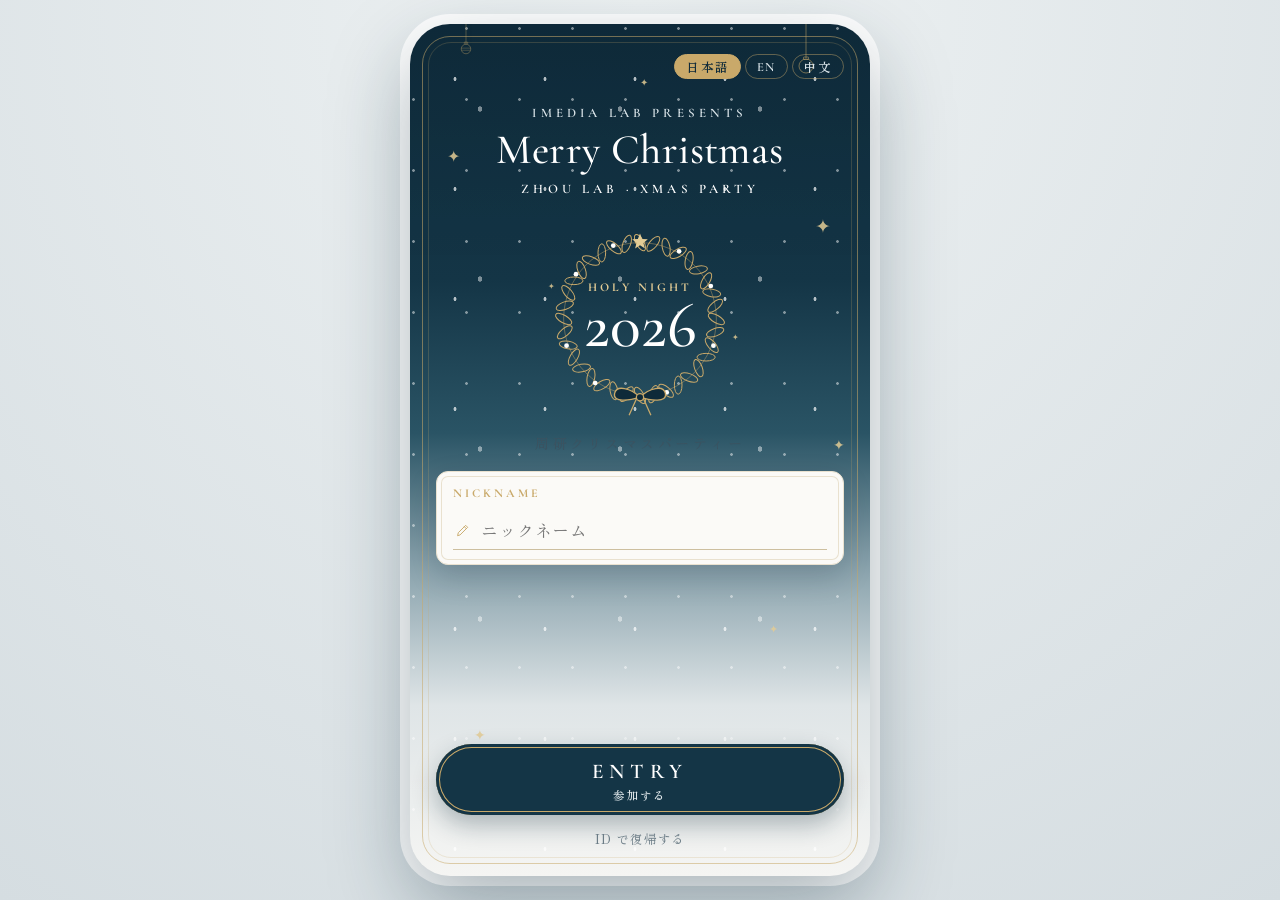
==== commit 343f2b06: "Timer as a stage on everyone's screen, Playfair ID digits, serif/mincho small text, login text updat" ====
--- a/index.html
+++ b/index.html
@@ -5,7 +5,7 @@
 <meta name="viewport" content="width=device-width, initial-scale=1, viewport-fit=cover">
 <meta name="theme-color" content="#0f2a39">
 <title>Zhou Lab Xmas Party 2026</title>
-<link rel="preconnect" href="https://fonts.googleapis.com"><link rel="preconnect" href="https://fonts.gstatic.com" crossorigin><link href="https://fonts.googleapis.com/css2?family=Cormorant+Garamond:ital,wght@0,500;0,600;1,500;1,600&family=Jost:wght@400;500&family=Zen+Kaku+Gothic+New:wght@400;500;700&display=swap" rel="stylesheet">
+<link rel="preconnect" href="https://fonts.googleapis.com"><link rel="preconnect" href="https://fonts.gstatic.com" crossorigin><link href="https://fonts.googleapis.com/css2?family=Cormorant+Garamond:ital,wght@0,500;0,600;0,700;1,500;1,600&family=Playfair+Display:wght@500;600;700&family=Zen+Old+Mincho:wght@400;500;700&family=Jost:wght@400;500&family=Zen+Kaku+Gothic+New:wght@400;500;700&display=swap" rel="stylesheet">
 <link rel="stylesheet" href="style.css">
 </head>
 <body class="player">
--- a/style.css
+++ b/style.css
@@ -15,7 +15,8 @@
 svg { display: block; }
 
 /* =================== 参加者 =================== */
-body.player { background: #dde3e6; min-height: 100dvh; }
+body.player { background: #dde3e6; min-height: 100dvh;
+  --sans: "Cormorant Garamond", "Zen Old Mincho", serif; --jp: "Zen Old Mincho", "Shippori Mincho", "Hiragino Mincho ProN", serif; --num: "Playfair Display", "Cormorant Garamond", serif; }
 .stage { position: relative; max-width: 460px; min-height: 100dvh; margin: 0 auto; overflow: hidden; isolation: isolate;
   background: linear-gradient(180deg, #0f2a39 0%, #143546 30%, #2a5465 48%, #8aa3ad 64%, #dfe5e7 80%, #f5f5f3 100%) 0 0 / 100% 100dvh no-repeat, #f5f5f3; }
 @media (min-width: 620px) {
@@ -42,8 +43,10 @@
 
 /* ヘッダー */
 .top { display: flex; align-items: center; gap: 10px; color: #fff; }
-.idc { width: 44px; height: 44px; border-radius: 50%; border: 1px solid var(--gold); display: flex; flex-direction: column; align-items: center; justify-content: center; font-family: var(--serif); font-size: 20px; line-height: 1; flex: none; }
-.idc small { font-family: var(--sans); font-size: 7px; letter-spacing: 2px; color: var(--gold2); margin-bottom: 1px; }
+.idc { width: 60px; height: 60px; border-radius: 50%; background: radial-gradient(circle at 35% 30%, #f3e2b6, #c9a96a 70%); color: var(--deep);
+  box-shadow: 0 0 0 2px var(--deep), 0 0 0 3px var(--gold2), 0 6px 16px rgba(0, 0, 0, .35); display: flex; flex-direction: column; align-items: center; justify-content: center;
+  font-family: var(--num); font-size: 25px; font-weight: 700; line-height: .95; flex: none; font-variant-numeric: lining-nums; }
+.idc small { font-family: var(--sans); font-size: 8px; letter-spacing: 2px; color: var(--navy); margin-bottom: 1px; font-weight: 500; }
 .top .nm { font-size: 14px; letter-spacing: .08em; overflow: hidden; text-overflow: ellipsis; white-space: nowrap; }
 .top .vs { font-family: var(--serif); font-style: italic; color: var(--gold2); margin: 0 3px; }
 .tag { display: inline-block; border: 1px solid var(--gold); color: var(--gold2); font-family: var(--sans); font-size: 9px; letter-spacing: 2px; padding: 1px 6px; margin-left: 6px; vertical-align: 2px; }
@@ -84,6 +87,27 @@
 .relogin input { flex: 1; border: 1px solid var(--line); border-radius: 999px; padding: 8px 14px; background: #fff; text-align: center; outline: none; }
 .relogin button { border: 1px solid var(--gold); background: #fff; color: var(--navy); border-radius: 999px; padding: 0 18px; font-family: var(--sans); letter-spacing: 2px; cursor: pointer; }
 
+/* 言語切替 */
+.langs { display: flex; justify-content: flex-end; gap: 4px; margin-top: 8px; }
+.langs button { background: transparent; border: 1px solid rgba(201, 169, 106, .45); color: #dbe5ea; border-radius: 999px; padding: 2px 10px; font-size: 10px; letter-spacing: .1em; cursor: pointer; font-family: var(--sans); }
+.langs button.on { background: var(--gold); border-color: var(--gold); color: var(--deep); }
+.langs.entry { margin: 0 0 -20px; }
+/* 締め切りタイマー（分単位） */
+.cd { margin: -4px 0 14px; color: #fff; }
+.cdt { display: flex; align-items: baseline; justify-content: center; gap: 10px; }
+.cdt span { display: flex; align-items: center; gap: 5px; font-family: var(--sans); font-size: 11px; letter-spacing: 3px; color: var(--gold2); text-transform: uppercase; }
+.cdt svg { width: 13px; height: 13px; }
+.cdt b { font-family: var(--serif); font-size: 40px; font-weight: 500; line-height: 1; letter-spacing: .02em; }
+.cdbar { height: 2px; background: rgba(255, 255, 255, .18); margin-top: 8px; border-radius: 2px; overflow: hidden; }
+.cdbar i { display: block; height: 100%; background: linear-gradient(90deg, var(--gold), var(--gold2)); transition: width .25s linear; }
+/* ルール */
+.rules { background: rgba(251, 250, 247, .94); border: 1px solid var(--line); border-radius: 12px; color: var(--ink); box-shadow: 0 8px 20px rgba(10, 30, 45, .14); overflow: hidden; }
+.rules .rh { width: 100%; display: flex; align-items: center; gap: 8px; background: none; border: 0; padding: 10px 14px; cursor: pointer; font-family: var(--sans); letter-spacing: 3px; font-size: 11px; color: var(--navy); text-transform: uppercase; }
+.rules .rh svg { width: 14px; height: 14px; color: var(--gold); }
+.rules .rh i { margin-left: auto; font-style: normal; font-size: 16px; color: var(--gold); }
+.rules ol { margin: 0; padding: 0 16px 12px 34px; font-size: 12.5px; line-height: 1.75; letter-spacing: .03em; }
+.rules ol li::marker { color: var(--gold); font-family: var(--serif); }
+
 /* 待機 */
 .waiting { text-align: center; color: var(--navy); }
 .waiting .dm { display: flex; justify-content: center; gap: 18px; margin-bottom: 12px; }
@@ -99,7 +123,7 @@
 .wreath-in { position: absolute; inset: 0; display: flex; flex-direction: column; align-items: center; justify-content: center; text-align: center; color: #fff; }
 .wreath-in .lbl { color: var(--gold2); letter-spacing: 4px; font-size: 9px; }
 .wreath-in .big { font-family: var(--serif); font-size: 64px; line-height: 1; font-weight: 500; }
-.wreath-in .big.xl { font-size: 96px; color: var(--gold2); }
+.wreath-in .big.xl { font-family: var(--num); font-weight: 600; font-size: 84px; color: var(--gold2); font-variant-numeric: lining-nums; }
 .wreath-in em { font-family: var(--serif); font-size: 34px; }
 
 /* エントリー */
@@ -197,9 +221,10 @@
 .ans { position: absolute; transform: translate(-50%, -50%); border: 2px dashed #2e9e7a; border-radius: 50%; }
 
 /* プレゼントツリー */
-.turnline { text-align: center; color: #fff; font-size: 12px; letter-spacing: .2em; margin: -6px 0 8px; }
-.turnline b { font-family: var(--sans); letter-spacing: 4px; color: var(--gold2); font-weight: 500; }
-.turnline .tm { font-family: var(--serif); font-size: 16px; margin-left: 6px; }
+.turnline { display: flex; align-items: center; justify-content: center; gap: 10px; color: #e5edf0; font-size: 12px; letter-spacing: .12em; margin: -4px 0 10px; flex-wrap: wrap; }
+.turnline b { font-family: var(--sans); font-size: 11px; letter-spacing: 3px; font-weight: 500; border: 1px solid rgba(255,255,255,.4); border-radius: 999px; padding: 3px 12px; text-transform: uppercase; }
+.turnline.me b { background: var(--gold); border-color: var(--gold); color: var(--deep); }
+.turnline.me span { color: #fff; font-weight: 500; }
 .lastline { text-align: center; color: #e5edf0; font-size: 11px; letter-spacing: .15em; margin-bottom: 8px; }
 .tree { display: flex; flex-direction: column; align-items: center; gap: 8px; margin: 4px 0 6px; }
 .tree .star { color: var(--gold2); font-size: 22px; line-height: 1; margin-bottom: -2px; text-shadow: 0 0 10px var(--gold); }
@@ -239,20 +264,63 @@
 .inline .field { flex: 1; }
 .inline .btn { width: auto; padding: 11px 22px 9px; margin: 0; font-size: 13px; letter-spacing: 4px; }
 
+/* 小さい文字（セリフ＋明朝で全体に合わせる） */
+body.player .eyebrow { font-size: 13px; font-weight: 600; letter-spacing: .32em; }
+body.player .sub { font-size: 13px; letter-spacing: .14em; }
+body.player .lbl { font-size: 12px; font-weight: 700; letter-spacing: .25em; }
+body.player .btn { font-size: 21px; font-weight: 600; letter-spacing: .3em; }
+body.player .btn small { font-size: 11.5px; letter-spacing: .12em; }
+body.player .waiting .en { font-size: 16px; font-weight: 600; letter-spacing: .32em; }
+body.player .waiting .jp { font-size: 12px; letter-spacing: .12em; }
+body.player .stamp { font-size: 15px; font-weight: 600; letter-spacing: .25em; }
+body.player .chip { font-size: 13px; letter-spacing: .06em; }
+body.player .note { font-size: 13px; letter-spacing: .1em; }
+body.player .link { font-size: 12.5px; letter-spacing: .06em; }
+body.player .entry-jp { font-size: 14px; letter-spacing: .25em; font-weight: 500; }
+body.player .tag { font-size: 11px; font-weight: 700; letter-spacing: .15em; }
+body.player .sc small, body.player .idc small { font-size: 10px; font-weight: 700; letter-spacing: .2em; }
+body.player .langs button { font-size: 12.5px; font-weight: 600; padding: 2px 11px; }
+body.player .rules .rh { font-size: 14px; font-weight: 700; letter-spacing: .2em; }
+body.player .rules ol { font-size: 13.5px; line-height: 1.8; }
+body.player .quick button { font-size: 13px; font-weight: 700; letter-spacing: .15em; }
+body.player .meta .t, body.player .cdt span { font-size: 13px; font-weight: 700; letter-spacing: .2em; }
+body.player .turnline { font-size: 13px; } body.player .turnline b { font-size: 13px; font-weight: 700; letter-spacing: .15em; }
+body.player .lastline { font-size: 12.5px; }
+body.player .ring .rn small, body.player .ornament-in .p small { font-size: 10px; font-weight: 700; letter-spacing: .25em; }
+body.player .ox .cap { font-size: 11px; font-weight: 700; letter-spacing: .25em; }
+body.player .tile .nm { font-size: 12px; }
+body.player .zooms button { font-size: 13px; font-weight: 600; }
+body.player .ptable .pr { font-size: 14px; } body.player .ptable .turn { font-size: 10px; font-weight: 700; }
+body.player .mem li { font-size: 15px; }
+body.player .field input { font-family: var(--jp); }
+body.player .top .nm { font-size: 15px; }
+/* タイマー画面 */
+.bigtimer { margin-top: 40px; display: flex; justify-content: center; }
+.bigtimer .tring { position: relative; width: min(84vw, 340px); aspect-ratio: 1; }
+.bigtimer svg { width: 100%; height: 100%; transform: rotate(-90deg); overflow: visible; }
+.bigtimer .tarc { transition: stroke-dashoffset .25s linear; }
+.bigtimer .tin { position: absolute; inset: 0; display: flex; flex-direction: column; align-items: center; justify-content: center; color: #fff; }
+.bigtimer .tnum { font-family: var(--num); font-size: 84px; font-weight: 500; line-height: 1; font-variant-numeric: lining-nums tabular-nums; }
+.bigtimer .tst { font-family: var(--sans); font-size: 14px; font-weight: 700; letter-spacing: .4em; color: var(--gold2); margin-top: 12px; }
+.bigtimer.end .tnum { font-family: var(--serif); font-style: italic; font-size: 58px; color: var(--gold2); animation: blink2 1s steps(2) infinite; }
+.bigtimer.pause .tnum { opacity: .6; }
+@keyframes blink2 { 50% { opacity: .35; } }
+
 /* =================== 管理者 =================== */
 body.admin { background: #f3f2ee; min-height: 100vh; font-size: 14px; }
-.adm { display: grid; grid-template-columns: 250px 1fr; min-height: 100vh; }
-.side { background: var(--deep); color: #fff; padding: 18px 12px; position: sticky; top: 0; height: 100vh; overflow-y: auto; }
-.side .brand { font-family: var(--serif); font-size: 22px; padding: 0 10px; }
-.side .brand small { display: block; font-family: var(--sans); font-size: 9px; letter-spacing: 4px; color: var(--gold2); }
-.side .grp { font-family: var(--sans); font-size: 10px; letter-spacing: 3px; color: var(--gold); margin: 20px 10px 6px; }
-.nav { display: flex; align-items: center; gap: 10px; width: 100%; border: 0; background: none; color: #dfe7ea; padding: 9px 10px; border-radius: 8px; cursor: pointer; text-align: left; font-size: 14px; }
-.nav:hover { background: #ffffff12; }
+.adm { display: block; min-height: 100vh; }
+.side { position: sticky; top: 0; z-index: 10; background: var(--deep); color: #fff; padding: 10px 24px; display: flex; flex-wrap: wrap; align-items: center; gap: 6px 18px; box-shadow: 0 4px 14px rgba(15, 42, 57, .25); }
+.side .brand { font-family: var(--serif); font-size: 21px; line-height: 1; margin-right: 6px; }
+.side .brand small { display: block; font-family: var(--sans); font-size: 8px; letter-spacing: 4px; color: var(--gold2); margin-top: 3px; }
+.tg { display: flex; align-items: center; gap: 2px; flex-wrap: wrap; padding-left: 14px; border-left: 1px solid rgba(201, 169, 106, .35); }
+.side .grp { font-family: var(--sans); font-size: 9px; letter-spacing: 2px; color: var(--gold); margin-right: 6px; white-space: nowrap; }
+.nav { display: inline-flex; align-items: center; gap: 6px; border: 0; background: none; color: #dfe7ea; padding: 7px 10px; border-radius: 8px; cursor: pointer; font-size: 13px; white-space: nowrap; }
+.nav:hover { background: #ffffff14; }
 .nav.on { background: #fff; color: var(--navy); font-weight: 700; }
-.nav .n { width: 22px; height: 22px; border-radius: 50%; border: 1px solid currentColor; font-family: var(--serif); font-size: 13px; display: flex; align-items: center; justify-content: center; flex: none; opacity: .8; }
-.nav .live { margin-left: auto; font-size: 9px; letter-spacing: 1px; background: var(--gold); color: var(--navy); border-radius: 999px; padding: 1px 7px; font-weight: 700; }
-.main { padding: 0 28px 60px; min-width: 0; }
-.status { position: sticky; top: 0; z-index: 5; background: #f3f2eeee; backdrop-filter: blur(6px); display: flex; align-items: center; gap: 12px; padding: 14px 0; border-bottom: 1px solid #e3ddcf; flex-wrap: wrap; }
+.nav .n { width: 18px; height: 18px; border-radius: 50%; border: 1px solid currentColor; font-family: var(--serif); font-size: 11px; display: flex; align-items: center; justify-content: center; flex: none; opacity: .75; }
+.nav .live { font-size: 8px; letter-spacing: 1px; background: var(--gold); color: var(--navy); border-radius: 999px; padding: 1px 6px; font-weight: 700; }
+.main { padding: 0 28px 60px; min-width: 0; max-width: 1280px; margin: 0 auto; }
+.status { position: relative; z-index: 5; background: #f3f2eeee; backdrop-filter: blur(6px); display: flex; align-items: center; gap: 12px; padding: 14px 0; border-bottom: 1px solid #e3ddcf; flex-wrap: wrap; }
 .status .now { font-size: 13px; color: var(--ink2); }
 .status .now b { color: var(--navy); font-size: 16px; margin-left: 4px; }
 .status .pill { background: #fff; border: 1px solid #e3ddcf; border-radius: 999px; padding: 4px 12px; font-size: 12px; }
@@ -316,13 +384,10 @@
 .chk { display: inline-flex; align-items: center; gap: 8px; cursor: pointer; }
 .chk input { width: 18px; height: 18px; accent-color: var(--navy); }
 @media (max-width: 860px) {
-  .adm { grid-template-columns: 1fr; }
-  .side { position: sticky; top: 0; z-index: 10; height: auto; padding: 8px; display: flex; gap: 4px; overflow-x: auto; white-space: nowrap; align-items: center; }
-  .side .brand, .side .grp { display: none; }
-  .nav { width: auto; padding: 7px 10px; font-size: 13px; flex: none; }
-  .nav .n { width: 18px; height: 18px; font-size: 11px; }
+  .side { flex-wrap: nowrap; overflow-x: auto; padding: 8px 10px; gap: 4px 10px; }
+  .side .brand { display: none; }
+  .tg { flex-wrap: nowrap; padding-left: 8px; }
   .main { padding: 0 12px 60px; }
-  .status { top: 46px; }
   .step { grid-template-columns: 34px 1fr; }
   .step .sa { grid-column: 1 / -1; justify-content: flex-start; }
   .page-h { font-size: 26px; }
